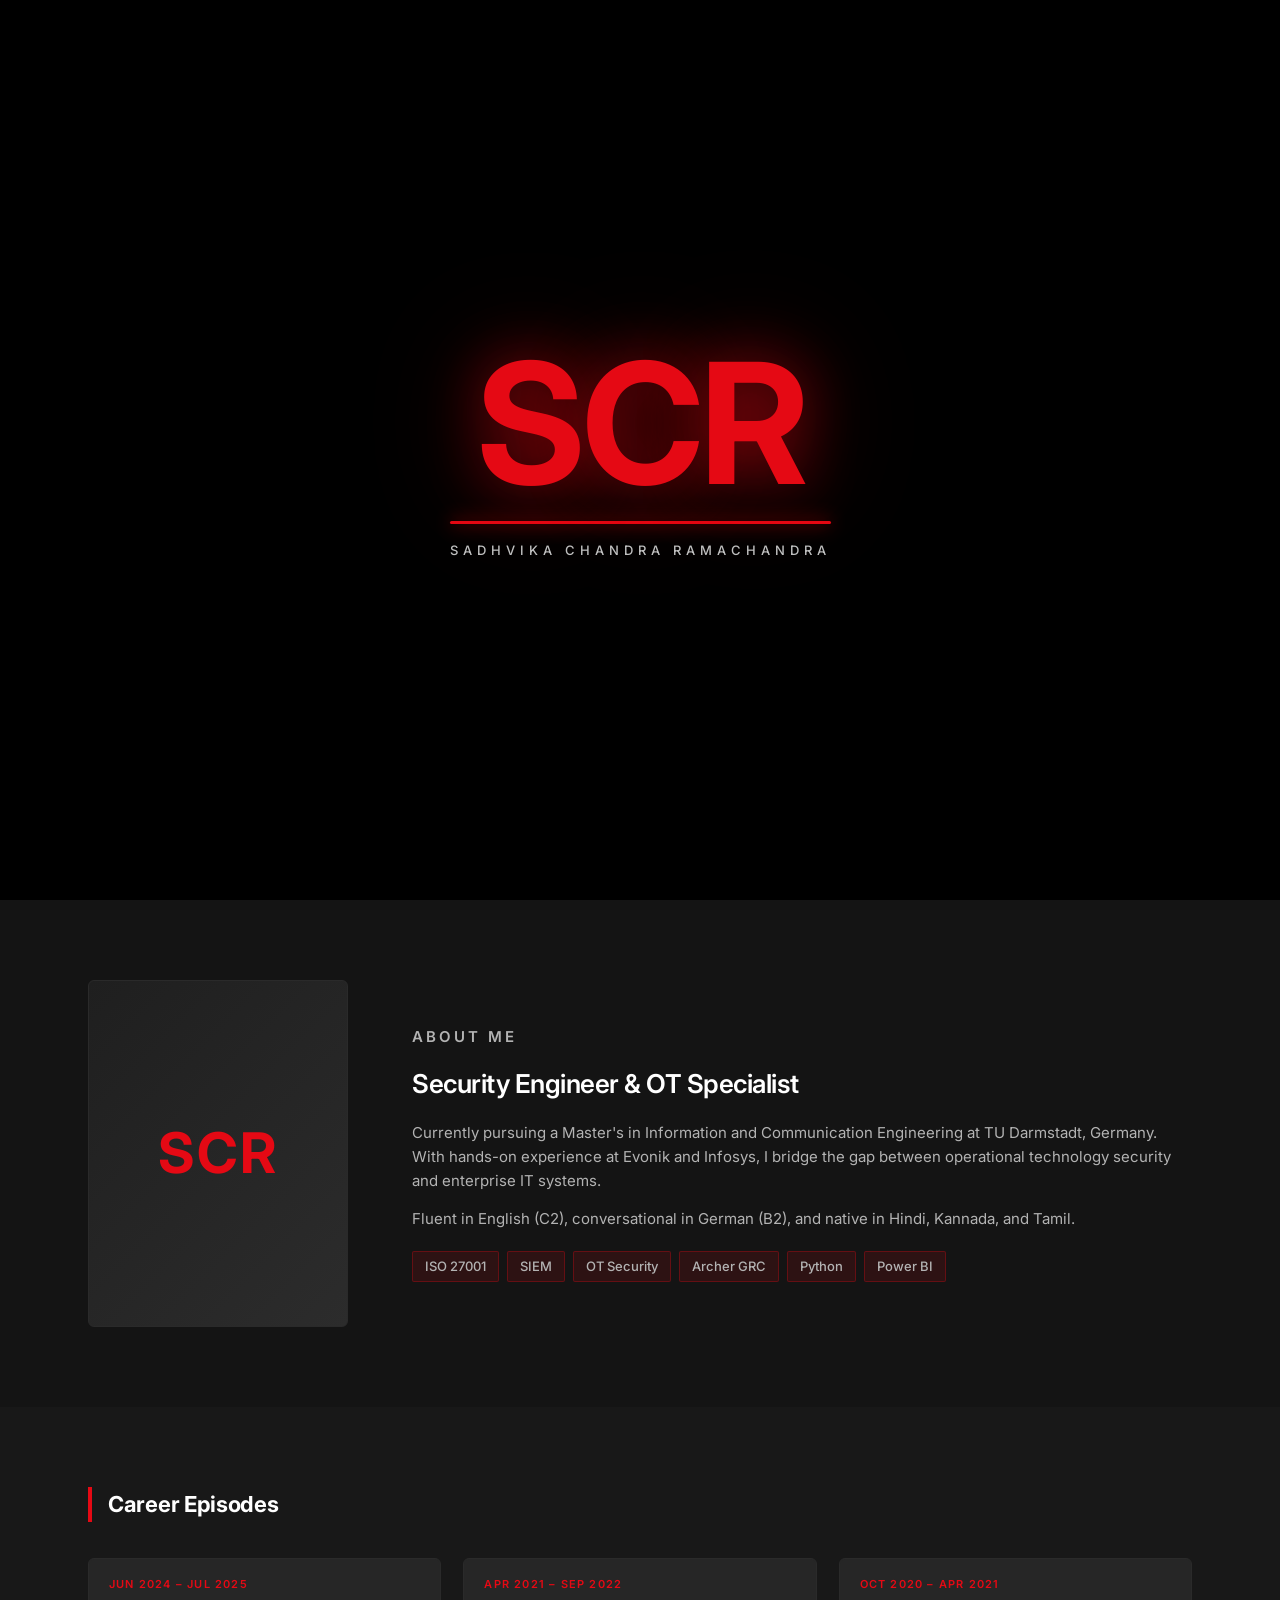
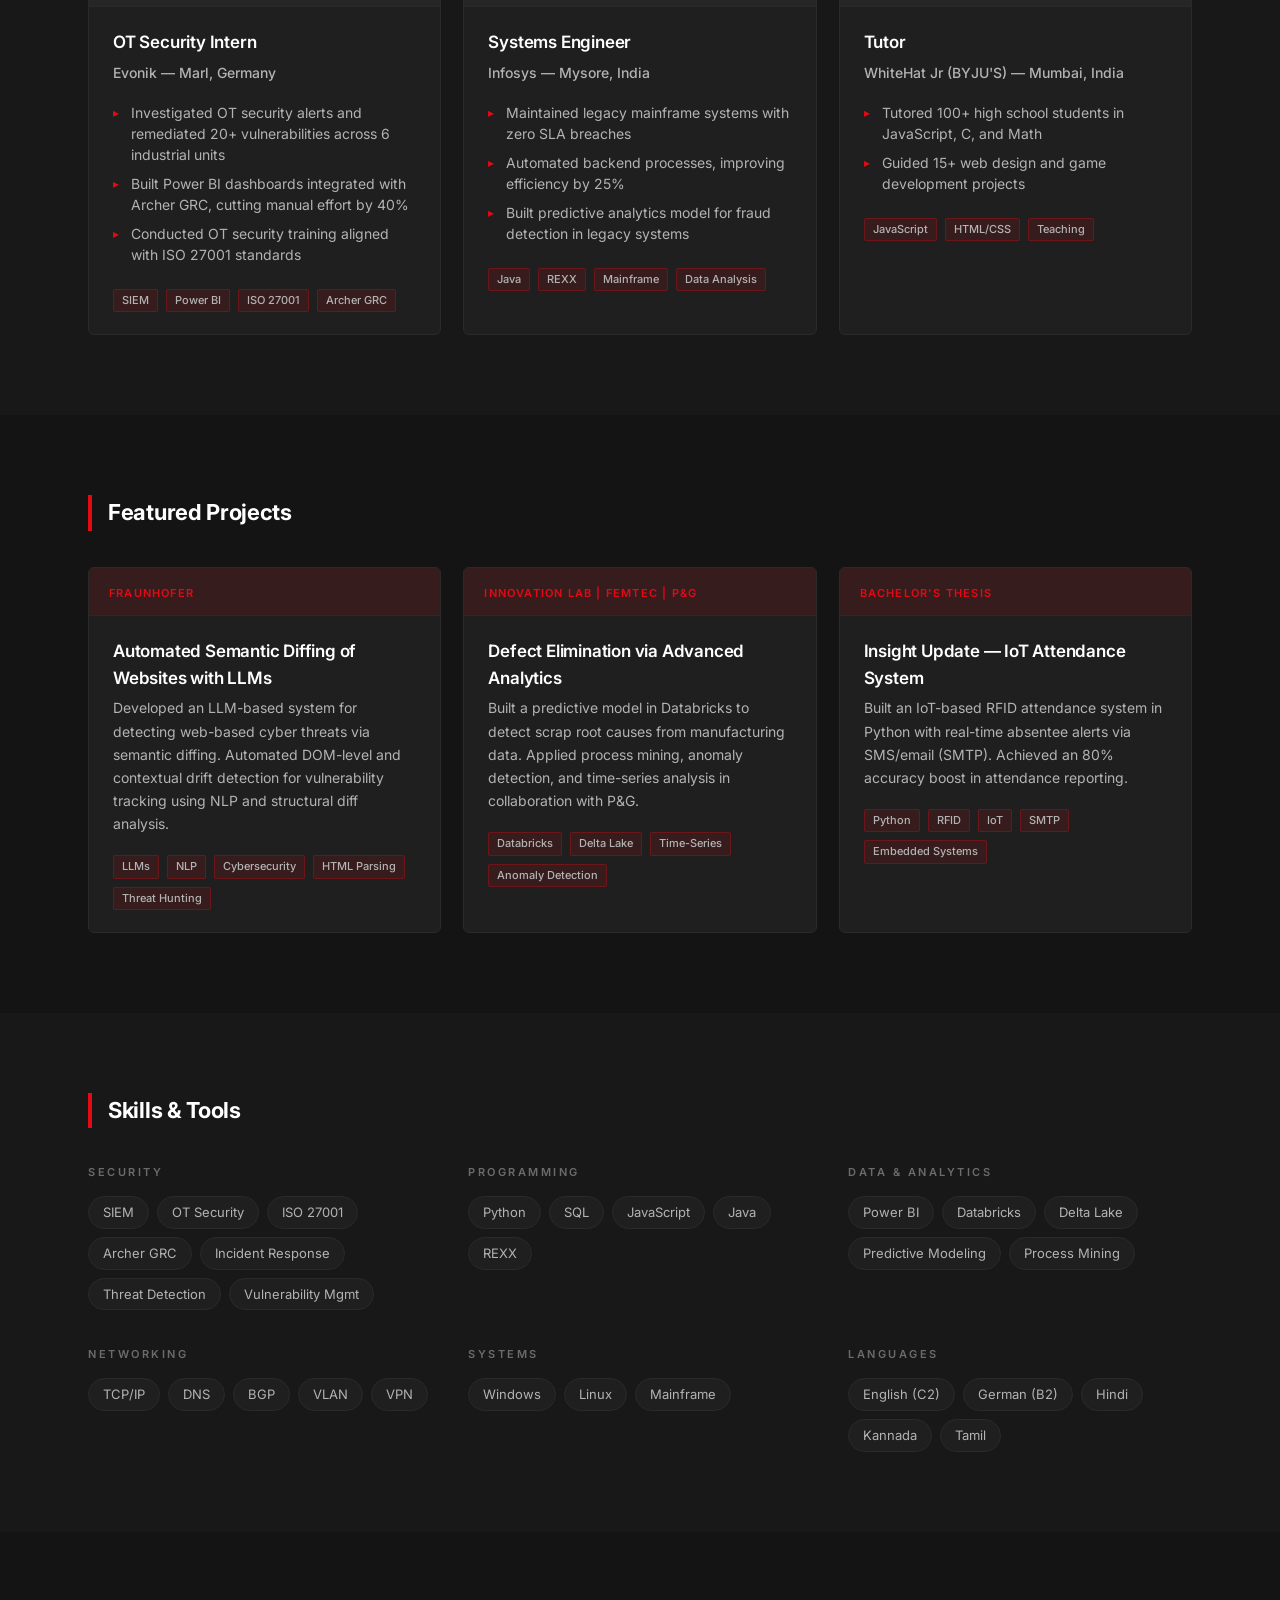
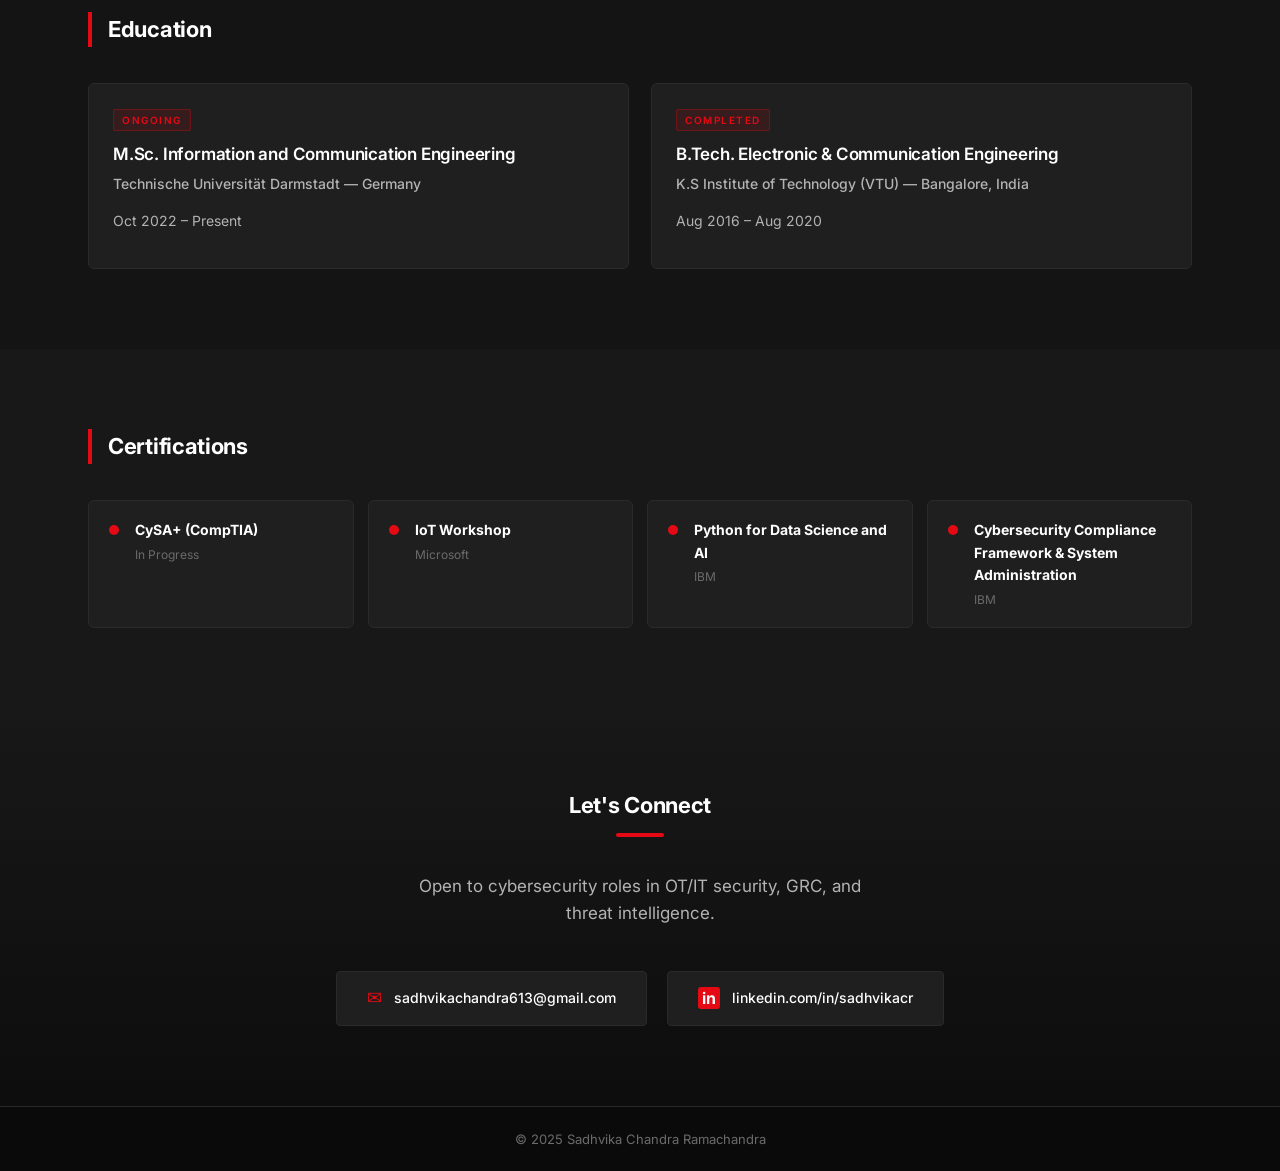
==== index.html @ 1405f927 "Initial portfolio site for Sadhvika Chandra Ramachandra Netflix-themed static site with profile pick" ====
<!DOCTYPE html>
<html lang="en">
<head>
    <meta charset="UTF-8">
    <meta name="viewport" content="width=device-width, initial-scale=1.0">
    <title>Sadhvika CR — OT Security Professional</title>
    <link rel="preconnect" href="https://fonts.googleapis.com">
    <link href="https://fonts.googleapis.com/css2?family=Inter:wght@300;400;500;600;700&display=swap" rel="stylesheet">
    <link rel="stylesheet" href="style.css">
</head>
<body>

    <!-- ===== INTRO OVERLAY (animation → profile picker) ===== -->
    <div class="intro" id="intro" aria-hidden="true">

        <!-- Phase 1: Logo animation -->
        <div id="intro-anim">
            <div class="intro-stripes">
                <div class="stripe"></div>
                <div class="stripe"></div>
                <div class="stripe"></div>
            </div>
            <div class="intro-center">
                <div class="intro-logo">SCR</div>
                <div class="intro-line"></div>
                <div class="intro-sub">SADHVIKA CHANDRA RAMACHANDRA</div>
            </div>
        </div>

        <!-- Phase 2: Profile picker -->
        <div class="profiles-screen" id="profiles-screen">
            <h2 class="profiles-heading">Who's viewing?</h2>
            <div class="profiles-list">

                <button class="profile-card" data-profile="professional">
                    <div class="profile-avatar avatar-pro">
                        <svg viewBox="0 0 24 24" fill="white" width="52" height="52">
                            <path d="M12 1L3 5v6c0 5.55 3.84 10.74 9 12 5.16-1.26 9-6.45 9-12V5L12 1z"/>
                        </svg>
                    </div>
                    <span class="profile-name">Professional</span>
                </button>

                <button class="profile-card" data-profile="personal">
                    <div class="profile-avatar avatar-personal">
                        <svg viewBox="0 0 24 24" fill="white" width="52" height="52">
                            <circle cx="12" cy="8" r="4"/>
                            <path d="M12 14c-5.33 0-8 2.67-8 4v1h16v-1c0-1.33-2.67-4-8-4z"/>
                        </svg>
                    </div>
                    <span class="profile-name">Personal</span>
                </button>

            </div>
        </div>

    </div>

    <!-- ===== NAVBAR ===== -->
    <nav class="navbar" id="navbar">
        <div class="nav-logo">SCR</div>
        <ul class="nav-links">
            <li><a href="#about">About</a></li>
            <li><a href="#experience">Experience</a></li>
            <li><a href="#projects">Projects</a></li>
            <li><a href="#skills">Skills</a></li>
            <li><a href="#contact">Contact</a></li>
        </ul>
        <button class="nav-profile-btn" id="profile-switcher" title="Switch profile">
            <span class="nav-profile-dot"></span>
            <span class="nav-profile-label" id="nav-profile-label"></span>
            <svg viewBox="0 0 24 24" fill="currentColor" width="14" height="14" style="opacity:0.6">
                <path d="M7.41 8.59L12 13.17l4.59-4.58L18 10l-6 6-6-6 1.41-1.41z"/>
            </svg>
        </button>
    </nav>

    <!-- ===== HERO ===== -->
    <section class="hero" id="hero">

        <!-- Background carousel -->
        <div class="hero-carousel-bg" aria-hidden="true">

            <!-- Row 1 — scrolls left -->
            <div class="carousel-track track-left track-slow">
                <div class="c-card cc-red"><span class="cc-cat">Experience</span><span class="cc-title">OT Security Intern</span><span class="cc-sub">Evonik · Marl</span></div>
                <div class="c-card cc-blue"><span class="cc-cat">Research</span><span class="cc-title">Semantic Diffing with LLMs</span><span class="cc-sub">Fraunhofer</span></div>
                <div class="c-card cc-purple"><span class="cc-cat">Framework</span><span class="cc-title">ISO 27001</span><span class="cc-sub">Compliance &amp; Risk</span></div>
                <div class="c-card cc-teal"><span class="cc-cat">Tool</span><span class="cc-title">SIEM Monitoring</span><span class="cc-sub">Threat Detection</span></div>
                <div class="c-card cc-green"><span class="cc-cat">Experience</span><span class="cc-title">Systems Engineer</span><span class="cc-sub">Infosys · Mysore</span></div>
                <div class="c-card cc-orange"><span class="cc-cat">Analytics</span><span class="cc-title">Power BI Dashboards</span><span class="cc-sub">Archer GRC Integration</span></div>
                <div class="c-card cc-red"><span class="cc-cat">Skill</span><span class="cc-title">Vulnerability Mgmt</span><span class="cc-sub">20+ Remediated</span></div>
                <div class="c-card cc-blue"><span class="cc-cat">Education</span><span class="cc-title">M.Sc. ICE</span><span class="cc-sub">TU Darmstadt</span></div>
                <!-- duplicate for seamless loop -->
                <div class="c-card cc-red"><span class="cc-cat">Experience</span><span class="cc-title">OT Security Intern</span><span class="cc-sub">Evonik · Marl</span></div>
                <div class="c-card cc-blue"><span class="cc-cat">Research</span><span class="cc-title">Semantic Diffing with LLMs</span><span class="cc-sub">Fraunhofer</span></div>
                <div class="c-card cc-purple"><span class="cc-cat">Framework</span><span class="cc-title">ISO 27001</span><span class="cc-sub">Compliance &amp; Risk</span></div>
                <div class="c-card cc-teal"><span class="cc-cat">Tool</span><span class="cc-title">SIEM Monitoring</span><span class="cc-sub">Threat Detection</span></div>
                <div class="c-card cc-green"><span class="cc-cat">Experience</span><span class="cc-title">Systems Engineer</span><span class="cc-sub">Infosys · Mysore</span></div>
                <div class="c-card cc-orange"><span class="cc-cat">Analytics</span><span class="cc-title">Power BI Dashboards</span><span class="cc-sub">Archer GRC Integration</span></div>
                <div class="c-card cc-red"><span class="cc-cat">Skill</span><span class="cc-title">Vulnerability Mgmt</span><span class="cc-sub">20+ Remediated</span></div>
                <div class="c-card cc-blue"><span class="cc-cat">Education</span><span class="cc-title">M.Sc. ICE</span><span class="cc-sub">TU Darmstadt</span></div>
            </div>

            <!-- Row 2 — scrolls right -->
            <div class="carousel-track track-right track-mid">
                <div class="c-card cc-purple"><span class="cc-cat">Project</span><span class="cc-title">Defect Elimination</span><span class="cc-sub">P&amp;G · Innovation Lab</span></div>
                <div class="c-card cc-teal"><span class="cc-cat">Language</span><span class="cc-title">Python &amp; SQL</span><span class="cc-sub">Scripting &amp; Analysis</span></div>
                <div class="c-card cc-green"><span class="cc-cat">Certification</span><span class="cc-title">CySA+</span><span class="cc-sub">CompTIA · In Progress</span></div>
                <div class="c-card cc-red"><span class="cc-cat">Project</span><span class="cc-title">IoT Attendance System</span><span class="cc-sub">RFID · Python</span></div>
                <div class="c-card cc-orange"><span class="cc-cat">Platform</span><span class="cc-title">Databricks</span><span class="cc-sub">Delta Lake · Big Data</span></div>
                <div class="c-card cc-blue"><span class="cc-cat">Skill</span><span class="cc-title">Incident Response</span><span class="cc-sub">OT Alert Triage</span></div>
                <div class="c-card cc-purple"><span class="cc-cat">Education</span><span class="cc-title">B.Tech ECE</span><span class="cc-sub">KSIT · VTU Bangalore</span></div>
                <div class="c-card cc-teal"><span class="cc-cat">Certification</span><span class="cc-title">IBM Cybersecurity</span><span class="cc-sub">Compliance &amp; Admin</span></div>
                <!-- duplicate -->
                <div class="c-card cc-purple"><span class="cc-cat">Project</span><span class="cc-title">Defect Elimination</span><span class="cc-sub">P&amp;G · Innovation Lab</span></div>
                <div class="c-card cc-teal"><span class="cc-cat">Language</span><span class="cc-title">Python &amp; SQL</span><span class="cc-sub">Scripting &amp; Analysis</span></div>
                <div class="c-card cc-green"><span class="cc-cat">Certification</span><span class="cc-title">CySA+</span><span class="cc-sub">CompTIA · In Progress</span></div>
                <div class="c-card cc-red"><span class="cc-cat">Project</span><span class="cc-title">IoT Attendance System</span><span class="cc-sub">RFID · Python</span></div>
                <div class="c-card cc-orange"><span class="cc-cat">Platform</span><span class="cc-title">Databricks</span><span class="cc-sub">Delta Lake · Big Data</span></div>
                <div class="c-card cc-blue"><span class="cc-cat">Skill</span><span class="cc-title">Incident Response</span><span class="cc-sub">OT Alert Triage</span></div>
                <div class="c-card cc-purple"><span class="cc-cat">Education</span><span class="cc-title">B.Tech ECE</span><span class="cc-sub">KSIT · VTU Bangalore</span></div>
                <div class="c-card cc-teal"><span class="cc-cat">Certification</span><span class="cc-title">IBM Cybersecurity</span><span class="cc-sub">Compliance &amp; Admin</span></div>
            </div>

            <!-- Row 3 — scrolls left, slowest -->
            <div class="carousel-track track-left track-fast">
                <div class="c-card cc-green"><span class="cc-cat">Networking</span><span class="cc-title">TCP/IP &amp; VPN</span><span class="cc-sub">BGP · VLAN · DNS</span></div>
                <div class="c-card cc-orange"><span class="cc-cat">Tool</span><span class="cc-title">Archer GRC</span><span class="cc-sub">Risk Management</span></div>
                <div class="c-card cc-red"><span class="cc-cat">Teaching</span><span class="cc-title">JavaScript Tutor</span><span class="cc-sub">WhiteHat Jr · 100+ Students</span></div>
                <div class="c-card cc-blue"><span class="cc-cat">Analytics</span><span class="cc-title">Process Mining</span><span class="cc-sub">Anomaly Detection</span></div>
                <div class="c-card cc-purple"><span class="cc-cat">Systems</span><span class="cc-title">Mainframe Automation</span><span class="cc-sub">Zero SLA Breaches</span></div>
                <div class="c-card cc-teal"><span class="cc-cat">Skill</span><span class="cc-title">NLP &amp; LLMs</span><span class="cc-sub">Threat Intelligence</span></div>
                <div class="c-card cc-green"><span class="cc-cat">Languages</span><span class="cc-title">5 Languages</span><span class="cc-sub">EN · DE · HI · KN · TA</span></div>
                <div class="c-card cc-orange"><span class="cc-cat">Certification</span><span class="cc-title">Python for AI</span><span class="cc-sub">IBM · Data Science</span></div>
                <!-- duplicate -->
                <div class="c-card cc-green"><span class="cc-cat">Networking</span><span class="cc-title">TCP/IP &amp; VPN</span><span class="cc-sub">BGP · VLAN · DNS</span></div>
                <div class="c-card cc-orange"><span class="cc-cat">Tool</span><span class="cc-title">Archer GRC</span><span class="cc-sub">Risk Management</span></div>
                <div class="c-card cc-red"><span class="cc-cat">Teaching</span><span class="cc-title">JavaScript Tutor</span><span class="cc-sub">WhiteHat Jr · 100+ Students</span></div>
                <div class="c-card cc-blue"><span class="cc-cat">Analytics</span><span class="cc-title">Process Mining</span><span class="cc-sub">Anomaly Detection</span></div>
                <div class="c-card cc-purple"><span class="cc-cat">Systems</span><span class="cc-title">Mainframe Automation</span><span class="cc-sub">Zero SLA Breaches</span></div>
                <div class="c-card cc-teal"><span class="cc-cat">Skill</span><span class="cc-title">NLP &amp; LLMs</span><span class="cc-sub">Threat Intelligence</span></div>
                <div class="c-card cc-green"><span class="cc-cat">Languages</span><span class="cc-title">5 Languages</span><span class="cc-sub">EN · DE · HI · KN · TA</span></div>
                <div class="c-card cc-orange"><span class="cc-cat">Certification</span><span class="cc-title">Python for AI</span><span class="cc-sub">IBM · Data Science</span></div>
            </div>

        </div>

        <div class="hero-bg" id="hero-bg"></div>
        <div class="hero-content">
            <p class="hero-tag" id="hero-tag">OT Security &nbsp;·&nbsp; Cybersecurity &nbsp;·&nbsp; Data Analytics</p>
            <h1 class="hero-name">SADHVIKA<br>CHANDRA RAMACHANDRA</h1>
            <p class="hero-summary" id="hero-summary">Remediated critical OT vulnerabilities across 6 industrial units. Security-focused IT professional with 3 years of experience in OT security, incident response, and enterprise systems.</p>
            <div class="hero-buttons" id="hero-buttons">
                <a href="#experience" class="btn btn-primary" id="hero-btn-primary">&#9654; Explore Career</a>
                <a href="CV_sadhvika.pdf" download class="btn btn-secondary" id="hero-btn-secondary">&#8659; Download CV</a>
            </div>
        </div>
        <div class="hero-scroll-hint">&#8595;</div>
    </section>

    <!-- ===== ABOUT ===== -->
    <section class="section" id="about">
        <div class="container">
            <div class="about-grid">
                <div class="about-image-wrap">
                    <img src="images/profile.jpg" alt="Sadhvika Chandra Ramachandra" class="about-photo" onerror="this.style.display='none';document.getElementById('photo-placeholder').style.display='flex'">
                    <div class="profile-placeholder" id="photo-placeholder">SCR</div>
                </div>
                <div class="about-text">
                    <p class="section-label">About Me</p>
                    <h3 id="about-heading">Security Engineer &amp; OT Specialist</h3>
                    <p id="about-bio-1">Currently pursuing a Master's in Information and Communication Engineering at TU Darmstadt, Germany. With hands-on experience at Evonik and Infosys, I bridge the gap between operational technology security and enterprise IT systems.</p>
                    <p id="about-bio-2">Fluent in English (C2), conversational in German (B2), and native in Hindi, Kannada, and Tamil.</p>
                    <div class="tag-row">
                        <span class="tag">ISO 27001</span>
                        <span class="tag">SIEM</span>
                        <span class="tag">OT Security</span>
                        <span class="tag">Archer GRC</span>
                        <span class="tag">Python</span>
                        <span class="tag">Power BI</span>
                    </div>
                </div>
            </div>
        </div>
    </section>

    <!-- ===== EXPERIENCE ===== -->
    <section class="section section-alt" id="experience">
        <div class="container">
            <h2 class="row-title">Career Episodes</h2>
            <div class="cards-grid">

                <div class="card fade-in">
                    <div class="card-header">
                        <span class="card-badge">Jun 2024 – Jul 2025</span>
                    </div>
                    <div class="card-body">
                        <h3>OT Security Intern</h3>
                        <p class="card-company">Evonik &mdash; Marl, Germany</p>
                        <ul>
                            <li>Investigated OT security alerts and remediated 20+ vulnerabilities across 6 industrial units</li>
                            <li>Built Power BI dashboards integrated with Archer GRC, cutting manual effort by 40%</li>
                            <li>Conducted OT security training aligned with ISO 27001 standards</li>
                        </ul>
                        <div class="tag-row">
                            <span class="tag tag-sm">SIEM</span>
                            <span class="tag tag-sm">Power BI</span>
                            <span class="tag tag-sm">ISO 27001</span>
                            <span class="tag tag-sm">Archer GRC</span>
                        </div>
                    </div>
                </div>

                <div class="card fade-in">
                    <div class="card-header">
                        <span class="card-badge">Apr 2021 – Sep 2022</span>
                    </div>
                    <div class="card-body">
                        <h3>Systems Engineer</h3>
                        <p class="card-company">Infosys &mdash; Mysore, India</p>
                        <ul>
                            <li>Maintained legacy mainframe systems with zero SLA breaches</li>
                            <li>Automated backend processes, improving efficiency by 25%</li>
                            <li>Built predictive analytics model for fraud detection in legacy systems</li>
                        </ul>
                        <div class="tag-row">
                            <span class="tag tag-sm">Java</span>
                            <span class="tag tag-sm">REXX</span>
                            <span class="tag tag-sm">Mainframe</span>
                            <span class="tag tag-sm">Data Analysis</span>
                        </div>
                    </div>
                </div>

                <div class="card fade-in">
                    <div class="card-header">
                        <span class="card-badge">Oct 2020 – Apr 2021</span>
                    </div>
                    <div class="card-body">
                        <h3>Tutor</h3>
                        <p class="card-company">WhiteHat Jr (BYJU'S) &mdash; Mumbai, India</p>
                        <ul>
                            <li>Tutored 100+ high school students in JavaScript, C, and Math</li>
                            <li>Guided 15+ web design and game development projects</li>
                        </ul>
                        <div class="tag-row">
                            <span class="tag tag-sm">JavaScript</span>
                            <span class="tag tag-sm">HTML/CSS</span>
                            <span class="tag tag-sm">Teaching</span>
                        </div>
                    </div>
                </div>

            </div>
        </div>
    </section>

    <!-- ===== PROJECTS ===== -->
    <section class="section" id="projects">
        <div class="container">
            <h2 class="row-title">Featured Projects</h2>
            <div class="cards-grid">

                <div class="card fade-in">
                    <div class="card-header card-header-accent">
                        <span class="card-badge">Fraunhofer</span>
                    </div>
                    <div class="card-body">
                        <h3>Automated Semantic Diffing of Websites with LLMs</h3>
                        <p>Developed an LLM-based system for detecting web-based cyber threats via semantic diffing. Automated DOM-level and contextual drift detection for vulnerability tracking using NLP and structural diff analysis.</p>
                        <div class="tag-row">
                            <span class="tag tag-sm">LLMs</span>
                            <span class="tag tag-sm">NLP</span>
                            <span class="tag tag-sm">Cybersecurity</span>
                            <span class="tag tag-sm">HTML Parsing</span>
                            <span class="tag tag-sm">Threat Hunting</span>
                        </div>
                    </div>
                </div>

                <div class="card fade-in">
                    <div class="card-header card-header-accent">
                        <span class="card-badge">Innovation Lab | Femtec | P&amp;G</span>
                    </div>
                    <div class="card-body">
                        <h3>Defect Elimination via Advanced Analytics</h3>
                        <p>Built a predictive model in Databricks to detect scrap root causes from manufacturing data. Applied process mining, anomaly detection, and time-series analysis in collaboration with P&amp;G.</p>
                        <div class="tag-row">
                            <span class="tag tag-sm">Databricks</span>
                            <span class="tag tag-sm">Delta Lake</span>
                            <span class="tag tag-sm">Time-Series</span>
                            <span class="tag tag-sm">Anomaly Detection</span>
                        </div>
                    </div>
                </div>

                <div class="card fade-in">
                    <div class="card-header card-header-accent">
                        <span class="card-badge">Bachelor's Thesis</span>
                    </div>
                    <div class="card-body">
                        <h3>Insight Update &mdash; IoT Attendance System</h3>
                        <p>Built an IoT-based RFID attendance system in Python with real-time absentee alerts via SMS/email (SMTP). Achieved an 80% accuracy boost in attendance reporting.</p>
                        <div class="tag-row">
                            <span class="tag tag-sm">Python</span>
                            <span class="tag tag-sm">RFID</span>
                            <span class="tag tag-sm">IoT</span>
                            <span class="tag tag-sm">SMTP</span>
                            <span class="tag tag-sm">Embedded Systems</span>
                        </div>
                    </div>
                </div>

            </div>
        </div>
    </section>

    <!-- ===== SKILLS ===== -->
    <section class="section section-alt" id="skills">
        <div class="container">
            <h2 class="row-title">Skills &amp; Tools</h2>
            <div class="skills-grid">

                <div class="skill-category fade-in">
                    <h4 class="skill-cat-title">Security</h4>
                    <div class="pill-wrap">
                        <span class="pill">SIEM</span>
                        <span class="pill">OT Security</span>
                        <span class="pill">ISO 27001</span>
                        <span class="pill">Archer GRC</span>
                        <span class="pill">Incident Response</span>
                        <span class="pill">Threat Detection</span>
                        <span class="pill">Vulnerability Mgmt</span>
                    </div>
                </div>

                <div class="skill-category fade-in">
                    <h4 class="skill-cat-title">Programming</h4>
                    <div class="pill-wrap">
                        <span class="pill">Python</span>
                        <span class="pill">SQL</span>
                        <span class="pill">JavaScript</span>
                        <span class="pill">Java</span>
                        <span class="pill">REXX</span>
                    </div>
                </div>

                <div class="skill-category fade-in">
                    <h4 class="skill-cat-title">Data &amp; Analytics</h4>
                    <div class="pill-wrap">
                        <span class="pill">Power BI</span>
                        <span class="pill">Databricks</span>
                        <span class="pill">Delta Lake</span>
                        <span class="pill">Predictive Modeling</span>
                        <span class="pill">Process Mining</span>
                    </div>
                </div>

                <div class="skill-category fade-in">
                    <h4 class="skill-cat-title">Networking</h4>
                    <div class="pill-wrap">
                        <span class="pill">TCP/IP</span>
                        <span class="pill">DNS</span>
                        <span class="pill">BGP</span>
                        <span class="pill">VLAN</span>
                        <span class="pill">VPN</span>
                    </div>
                </div>

                <div class="skill-category fade-in">
                    <h4 class="skill-cat-title">Systems</h4>
                    <div class="pill-wrap">
                        <span class="pill">Windows</span>
                        <span class="pill">Linux</span>
                        <span class="pill">Mainframe</span>
                    </div>
                </div>

                <div class="skill-category fade-in" id="skill-languages">
                    <h4 class="skill-cat-title">Languages</h4>
                    <div class="pill-wrap">
                        <span class="pill">English (C2)</span>
                        <span class="pill">German (B2)</span>
                        <span class="pill">Hindi</span>
                        <span class="pill">Kannada</span>
                        <span class="pill">Tamil</span>
                    </div>
                </div>

            </div>
        </div>
    </section>

    <!-- ===== EDUCATION ===== -->
    <section class="section" id="education">
        <div class="container">
            <h2 class="row-title">Education</h2>
            <div class="cards-grid cards-grid-2">

                <div class="card fade-in">
                    <div class="card-body">
                        <span class="badge-inline">Ongoing</span>
                        <h3>M.Sc. Information and Communication Engineering</h3>
                        <p class="card-company">Technische Universität Darmstadt &mdash; Germany</p>
                        <p class="card-date">Oct 2022 – Present</p>
                    </div>
                </div>

                <div class="card fade-in">
                    <div class="card-body">
                        <span class="badge-inline">Completed</span>
                        <h3>B.Tech. Electronic &amp; Communication Engineering</h3>
                        <p class="card-company">K.S Institute of Technology (VTU) &mdash; Bangalore, India</p>
                        <p class="card-date">Aug 2016 – Aug 2020</p>
                    </div>
                </div>

            </div>
        </div>
    </section>

    <!-- ===== CERTIFICATIONS ===== -->
    <section class="section section-alt" id="certifications">
        <div class="container">
            <h2 class="row-title">Certifications</h2>
            <div class="cert-grid">

                <div class="cert-item fade-in">
                    <div class="cert-dot"></div>
                    <div>
                        <strong>CySA+ (CompTIA)</strong>
                        <p>In Progress</p>
                    </div>
                </div>

                <div class="cert-item fade-in">
                    <div class="cert-dot"></div>
                    <div>
                        <strong>IoT Workshop</strong>
                        <p>Microsoft</p>
                    </div>
                </div>

                <div class="cert-item fade-in">
                    <div class="cert-dot"></div>
                    <div>
                        <strong>Python for Data Science and AI</strong>
                        <p>IBM</p>
                    </div>
                </div>

                <div class="cert-item fade-in">
                    <div class="cert-dot"></div>
                    <div>
                        <strong>Cybersecurity Compliance Framework &amp; System Administration</strong>
                        <p>IBM</p>
                    </div>
                </div>

            </div>
        </div>
    </section>

    <!-- ===== CONTACT ===== -->
    <section class="section section-contact" id="contact">
        <div class="container">
            <h2 class="row-title row-title-center">Let's Connect</h2>
            <p class="contact-sub" id="contact-sub">Open to cybersecurity roles in OT/IT security, GRC, and threat intelligence.</p>
            <div class="contact-links">
                <a href="mailto:sadhvikachandra613@gmail.com" class="contact-link">
                    <span class="contact-icon">&#9993;</span>
                    sadhvikachandra613@gmail.com
                </a>
                <a href="https://linkedin.com/in/sadhvikacr" target="_blank" rel="noopener" class="contact-link">
                    <span class="contact-icon contact-icon-in">in</span>
                    linkedin.com/in/sadhvikacr
                </a>
            </div>
        </div>
    </section>

    <footer class="footer">
        <p>&copy; 2025 Sadhvika Chandra Ramachandra</p>
    </footer>

    <script src="script.js"></script>
</body>
</html>
---- style.css ----
/* ===== INTRO SPLASH ===== */
.intro {
    position: fixed;
    inset: 0;
    z-index: 9999;
    background: #000;
    display: flex;
    align-items: center;
    justify-content: center;
    overflow: hidden;
    pointer-events: all;
}
.intro.hidden {
    opacity: 0;
    pointer-events: none;
    transition: opacity 0.9s ease;
}

/* Three vertical stripes */
.intro-stripes {
    position: absolute;
    inset: 0;
    display: flex;
    align-items: stretch;
    justify-content: center;
    gap: 10px;
}
.stripe {
    width: 76px;
    background: #e50914;
    transform: scaleY(0);
    transform-origin: top center;
    animation: stripeDown 0.45s cubic-bezier(0.22, 1, 0.36, 1) forwards;
    box-shadow: 0 0 40px rgba(229, 9, 20, 0.4);
}
.stripe:nth-child(1) { animation-delay: 0.1s; }
.stripe:nth-child(2) { animation-delay: 0.22s; }
.stripe:nth-child(3) { animation-delay: 0.34s; }

@keyframes stripeDown {
    to { transform: scaleY(1); }
}
.stripe.dissolve {
    transition: opacity 0.4s ease, transform 0.4s ease;
    opacity: 0;
    transform: scaleX(0);
}

/* Center logo */
.intro-center {
    position: relative;
    z-index: 1;
    text-align: center;
    opacity: 0;
    animation: logoReveal 0.55s 0.95s cubic-bezier(0.22, 1, 0.36, 1) forwards;
}
@keyframes logoReveal {
    from { opacity: 0; transform: scale(0.88); }
    to   { opacity: 1; transform: scale(1); }
}

.intro-logo {
    font-size: clamp(90px, 18vw, 168px);
    font-weight: 700;
    color: #e50914;
    letter-spacing: -4px;
    line-height: 1;
    text-shadow:
        0 0 60px rgba(229, 9, 20, 0.6),
        0 0 120px rgba(229, 9, 20, 0.3);
}
.intro-line {
    height: 3px;
    background: #e50914;
    width: 0;
    margin: 14px auto 16px;
    border-radius: 2px;
    box-shadow: 0 0 18px rgba(229, 9, 20, 0.9);
    animation: lineExpand 0.5s 1.4s ease forwards;
}
@keyframes lineExpand {
    to { width: 100%; }
}
.intro-sub {
    font-size: clamp(9px, 1.4vw, 13px);
    letter-spacing: 5px;
    color: #fff;
    opacity: 0;
    text-transform: uppercase;
    font-weight: 500;
    animation: subFade 0.55s 1.8s ease forwards;
}
@keyframes subFade {
    to { opacity: 0.75; }
}

/* ===== PROFILE PICKER ===== */
.profiles-screen {
    position: absolute;
    inset: 0;
    display: flex;
    flex-direction: column;
    align-items: center;
    justify-content: center;
    gap: 48px;
    opacity: 0;
    pointer-events: none;
    transition: opacity 0.5s ease;
}
.intro.show-profiles .profiles-screen {
    opacity: 1;
    pointer-events: all;
}

.profiles-heading {
    font-size: clamp(20px, 3.5vw, 34px);
    font-weight: 400;
    color: #fff;
    letter-spacing: 0.5px;
}

.profiles-list {
    display: flex;
    gap: 36px;
    flex-wrap: wrap;
    justify-content: center;
}

.profile-card {
    display: flex;
    flex-direction: column;
    align-items: center;
    gap: 14px;
    background: none;
    border: none;
    cursor: pointer;
    padding: 8px;
    border-radius: 6px;
    transition: transform 0.2s ease;
}
.profile-card:hover { transform: scale(1.08); }
.profile-card:hover .profile-name { color: #fff; }
.profile-card:hover .profile-avatar { border-color: #fff; }

.profile-avatar {
    width: 120px;
    height: 120px;
    border-radius: 6px;
    border: 3px solid transparent;
    display: flex;
    align-items: center;
    justify-content: center;
    transition: border-color 0.2s;
}
.avatar-pro      { background: linear-gradient(135deg, #1a1a4a, #2d1b6e); }
.avatar-personal { background: linear-gradient(135deg, #1a3a3a, #0d4a4a); }

.profile-name {
    font-size: 15px;
    color: #b3b3b3;
    font-weight: 500;
    letter-spacing: 0.5px;
    transition: color 0.2s;
}

.repick-cancel {
    background: none;
    border: 1px solid rgba(255,255,255,0.2);
    color: #b3b3b3;
    padding: 8px 24px;
    border-radius: 4px;
    font-size: 14px;
    cursor: pointer;
    transition: border-color 0.2s, color 0.2s;
}
.repick-cancel:hover { border-color: #fff; color: #fff; }

/* ===== NAV PROFILE SWITCHER ===== */
.nav-profile-btn {
    display: none;
    align-items: center;
    gap: 7px;
    background: rgba(255,255,255,0.08);
    border: 1px solid rgba(255,255,255,0.15);
    border-radius: 20px;
    padding: 5px 12px 5px 8px;
    color: #b3b3b3;
    font-size: 13px;
    font-weight: 500;
    cursor: pointer;
    transition: background 0.2s, color 0.2s;
    white-space: nowrap;
}
.nav-profile-btn:hover { background: rgba(255,255,255,0.14); color: #fff; }
.nav-profile-btn.visible { display: flex; }

.nav-profile-dot {
    width: 8px;
    height: 8px;
    border-radius: 50%;
    background: var(--red);
    flex-shrink: 0;
}

/* ===== PROFILE-SPECIFIC OVERRIDES ===== */

/* Personal: highlight the languages skill block */
body.profile-personal #skill-languages {
    background: var(--red-dim);
    border: 1px solid var(--red-bdr);
    border-radius: 8px;
    padding: 18px;
}

/* Personal: teal colour wash over the carousel (no solid background — keeps cards visible) */
body.profile-personal .hero-bg {
    background:
        linear-gradient(to right,  rgba(0,0,0,0.93) 40%, rgba(0,0,0,0.55) 65%, rgba(0,0,0,0.25) 100%),
        linear-gradient(to top,    rgba(0,0,0,0.95) 0%,  transparent 45%),
        linear-gradient(rgba(0, 40, 42, 0.35), rgba(0, 40, 42, 0.35));
}

/* ===== VARIABLES ===== */
:root {
    --bg:       #141414;
    --bg-alt:   #181818;
    --bg-card:  #1f1f1f;
    --red:      #e50914;
    --red-dim:  rgba(229, 9, 20, 0.12);
    --red-bdr:  rgba(229, 9, 20, 0.3);
    --white:    #ffffff;
    --gray:     #b3b3b3;
    --gray-dk:  #6b6b6b;
    --border:   #2a2a2a;
    --shadow:   0 16px 48px rgba(0,0,0,0.6);
}

/* ===== RESET ===== */
*, *::before, *::after { margin: 0; padding: 0; box-sizing: border-box; }
html { scroll-behavior: smooth; font-size: 16px; }
body {
    background: var(--bg);
    color: var(--white);
    font-family: 'Inter', -apple-system, BlinkMacSystemFont, 'Segoe UI', sans-serif;
    line-height: 1.6;
    -webkit-font-smoothing: antialiased;
}
img { display: block; max-width: 100%; }
a  { color: inherit; }
ul { list-style: none; }

/* ===== NAVBAR ===== */
.navbar {
    position: fixed;
    top: 0; left: 0; right: 0;
    z-index: 100;
    display: flex;
    align-items: center;
    justify-content: space-between;
    padding: 20px 48px;
    background: linear-gradient(to bottom, rgba(0,0,0,0.85) 0%, transparent 100%);
    transition: background 0.4s, padding 0.3s;
}
.navbar.scrolled {
    background: rgba(16, 16, 16, 0.96);
    backdrop-filter: blur(6px);
    padding: 14px 48px;
    border-bottom: 1px solid var(--border);
}

.nav-logo {
    font-size: 26px;
    font-weight: 700;
    color: var(--red);
    letter-spacing: 3px;
    text-decoration: none;
    user-select: none;
}
.nav-links {
    display: flex;
    gap: 32px;
}
.nav-links a {
    color: var(--gray);
    text-decoration: none;
    font-size: 14px;
    font-weight: 500;
    transition: color 0.2s;
    letter-spacing: 0.3px;
}
.nav-links a:hover { color: var(--white); }

/* ===== HERO ===== */
.hero {
    position: relative;
    height: 100vh;
    min-height: 640px;
    display: flex;
    align-items: center;
    overflow: hidden;
    background: #080808;
}

/* --- Background carousel --- */
.hero-carousel-bg {
    position: absolute;
    inset: 0;
    z-index: 0;
    display: flex;
    flex-direction: column;
    justify-content: center;
    gap: 14px;
    padding: 24px 0;
    pointer-events: none;
    /* fade top & bottom edges */
    -webkit-mask-image: linear-gradient(to bottom, transparent 0%, black 18%, black 82%, transparent 100%);
    mask-image:         linear-gradient(to bottom, transparent 0%, black 18%, black 82%, transparent 100%);
}

.carousel-track {
    display: flex;
    gap: 14px;
    width: max-content;
    will-change: transform;
}
.track-left  { animation: cScrollL linear infinite; }
.track-right { animation: cScrollR linear infinite; }
.track-slow  { animation-duration: 55s; }
.track-mid   { animation-duration: 42s; }
.track-fast  { animation-duration: 68s; }

@keyframes cScrollL {
    from { transform: translateX(0); }
    to   { transform: translateX(-50%); }
}
@keyframes cScrollR {
    from { transform: translateX(-50%); }
    to   { transform: translateX(0); }
}

/* Individual cards */
.c-card {
    width: 210px;
    height: 118px;
    border-radius: 5px;
    padding: 12px 14px;
    display: flex;
    flex-direction: column;
    justify-content: flex-end;
    gap: 2px;
    flex-shrink: 0;
    opacity: 0.55;
    border: 1px solid rgba(255,255,255,0.06);
}
.cc-cat {
    font-size: 9px;
    letter-spacing: 2px;
    text-transform: uppercase;
    color: rgba(255,255,255,0.5);
    font-weight: 500;
}
.cc-title {
    font-size: 13px;
    font-weight: 700;
    color: #fff;
    line-height: 1.25;
}
.cc-sub {
    font-size: 11px;
    color: rgba(255,255,255,0.45);
}

/* Card colour themes */
.cc-red    { background: linear-gradient(135deg, #2a0505 0%, #500d0d 100%); }
.cc-blue   { background: linear-gradient(135deg, #051a2d 0%, #0b3358 100%); }
.cc-purple { background: linear-gradient(135deg, #160526 0%, #2e0d50 100%); }
.cc-teal   { background: linear-gradient(135deg, #042d2a 0%, #0b5450 100%); }
.cc-green  { background: linear-gradient(135deg, #062910 0%, #0d4e20 100%); }
.cc-orange { background: linear-gradient(135deg, #2a1205 0%, #50260d 100%); }

/* --- Hero gradient overlay (sits above carousel) --- */
.hero-bg {
    position: absolute;
    inset: 0;
    z-index: 1;
    background:
        linear-gradient(to right,  rgba(0,0,0,0.93) 40%, rgba(0,0,0,0.55) 65%, rgba(0,0,0,0.25) 100%),
        linear-gradient(to top,    rgba(0,0,0,0.95) 0%,  transparent 45%);
}
/* Subtle cyber grid overlay */
.hero-bg::after {
    content: '';
    position: absolute;
    inset: 0;
    background-image:
        linear-gradient(rgba(229,9,20,0.035) 1px, transparent 1px),
        linear-gradient(90deg, rgba(229,9,20,0.035) 1px, transparent 1px);
    background-size: 48px 48px;
}

.hero-content {
    position: relative;
    z-index: 2;
    max-width: 680px;
    padding: 0 48px;
    padding-top: 80px;
}
.hero-tag {
    font-size: 12px;
    font-weight: 600;
    color: var(--red);
    letter-spacing: 3px;
    text-transform: uppercase;
    margin-bottom: 18px;
}
.hero-name {
    font-size: clamp(36px, 5.5vw, 68px);
    font-weight: 700;
    line-height: 1.05;
    letter-spacing: -1.5px;
    margin-bottom: 22px;
}
.hero-summary {
    font-size: 17px;
    color: var(--gray);
    max-width: 500px;
    line-height: 1.75;
    margin-bottom: 36px;
}
.hero-buttons {
    display: flex;
    gap: 14px;
    flex-wrap: wrap;
}
.btn {
    display: inline-block;
    padding: 12px 28px;
    border-radius: 4px;
    font-size: 15px;
    font-weight: 600;
    text-decoration: none;
    transition: transform 0.2s, background 0.2s, opacity 0.2s;
    letter-spacing: 0.2px;
}
.btn-primary {
    background: var(--red);
    color: var(--white);
}
.btn-primary:hover { background: #f40612; transform: scale(1.03); }
.btn-secondary {
    background: rgba(109,109,110,0.65);
    color: var(--white);
    backdrop-filter: blur(4px);
}
.btn-secondary:hover { background: rgba(109,109,110,0.88); }

.hero-scroll-hint {
    position: absolute;
    bottom: 36px;
    left: 50%;
    z-index: 2;
    transform: translateX(-50%);
    color: var(--gray-dk);
    font-size: 22px;
    animation: bounce 2.2s ease-in-out infinite;
}
@keyframes bounce {
    0%,100% { transform: translateX(-50%) translateY(0); }
    50%      { transform: translateX(-50%) translateY(9px); }
}

/* ===== LAYOUT ===== */
.section     { padding: 80px 0; }
.section-alt { background: var(--bg-alt); }
.container   { max-width: 1200px; margin: 0 auto; padding: 0 48px; }

.row-title {
    font-size: 22px;
    font-weight: 700;
    margin-bottom: 36px;
    padding-left: 16px;
    border-left: 4px solid var(--red);
    letter-spacing: -0.3px;
}
.row-title-center {
    text-align: center;
    border-left: none;
    padding-left: 0;
    position: relative;
}
.row-title-center::after {
    content: '';
    display: block;
    width: 48px;
    height: 4px;
    background: var(--red);
    margin: 10px auto 0;
    border-radius: 2px;
}

.section-label {
    font-size: 11px;
    font-weight: 600;
    color: var(--red);
    letter-spacing: 3px;
    text-transform: uppercase;
    margin-bottom: 10px;
}

/* ===== ABOUT ===== */
.about-grid {
    display: grid;
    grid-template-columns: 260px 1fr;
    gap: 64px;
    align-items: center;
}
.about-image-wrap { position: relative; }
.about-photo {
    width: 100%;
    aspect-ratio: 3/4;
    object-fit: cover;
    border-radius: 6px;
    border: 1px solid var(--border);
}
.profile-placeholder {
    display: none;
    width: 100%;
    aspect-ratio: 3/4;
    background: linear-gradient(135deg, #1f1f1f 0%, #2c2c2c 100%);
    border-radius: 6px;
    border: 1px solid var(--border);
    align-items: center;
    justify-content: center;
    font-size: 56px;
    font-weight: 700;
    color: var(--red);
    letter-spacing: 2px;
}
.about-text h3 {
    font-size: 26px;
    font-weight: 600;
    margin-bottom: 16px;
    letter-spacing: -0.5px;
}
.about-text p {
    color: var(--gray);
    font-size: 15px;
    margin-bottom: 14px;
}
.tag-row {
    display: flex;
    gap: 8px;
    flex-wrap: wrap;
    margin-top: 20px;
}

/* ===== TAGS ===== */
.tag {
    display: inline-block;
    padding: 4px 12px;
    background: var(--red-dim);
    border: 1px solid var(--red-bdr);
    border-radius: 2px;
    font-size: 13px;
    color: var(--gray);
    font-weight: 500;
}
.tag-sm { padding: 2px 8px; font-size: 11px; }

/* ===== CARDS ===== */
.cards-grid {
    display: grid;
    grid-template-columns: repeat(auto-fit, minmax(300px, 1fr));
    gap: 22px;
}
.cards-grid-2 {
    grid-template-columns: repeat(auto-fit, minmax(380px, 1fr));
}

.card {
    background: var(--bg-card);
    border-radius: 6px;
    border: 1px solid var(--border);
    overflow: hidden;
    transition: transform 0.3s ease, box-shadow 0.3s ease, border-color 0.3s ease;
}
.card:hover {
    transform: translateY(-5px) scale(1.01);
    box-shadow: var(--shadow);
    border-color: var(--red-bdr);
}
.card-header {
    padding: 11px 20px;
    background: rgba(255,255,255,0.03);
    border-bottom: 1px solid var(--border);
}
.card-header-accent { background: var(--red-dim); }
.card-badge {
    font-size: 11px;
    font-weight: 600;
    color: var(--red);
    letter-spacing: 1.2px;
    text-transform: uppercase;
}
.card-body { padding: 22px 24px; }
.card-body h3 {
    font-size: 17px;
    font-weight: 600;
    margin-bottom: 4px;
    letter-spacing: -0.2px;
}
.card-company {
    font-size: 13px;
    color: var(--red);
    font-weight: 500;
    margin-bottom: 14px;
}
.card-date {
    font-size: 13px;
    color: var(--gray-dk);
    margin-top: 8px;
}
.card-body p {
    font-size: 14px;
    color: var(--gray);
    line-height: 1.65;
    margin-bottom: 14px;
}
.card-body ul { margin-bottom: 14px; }
.card-body ul li {
    font-size: 14px;
    color: var(--gray);
    padding: 4px 0 4px 18px;
    position: relative;
    line-height: 1.5;
}
.card-body ul li::before {
    content: '▸';
    position: absolute;
    left: 0;
    color: var(--red);
    font-size: 12px;
    top: 6px;
}

.badge-inline {
    display: inline-block;
    font-size: 10px;
    font-weight: 600;
    color: var(--red);
    letter-spacing: 1.5px;
    text-transform: uppercase;
    padding: 2px 8px;
    background: var(--red-dim);
    border: 1px solid var(--red-bdr);
    border-radius: 2px;
    margin-bottom: 10px;
}

/* ===== SKILLS ===== */
.skills-grid {
    display: grid;
    grid-template-columns: repeat(auto-fit, minmax(260px, 1fr));
    gap: 36px;
}
.skill-cat-title {
    font-size: 11px;
    font-weight: 600;
    color: var(--gray-dk);
    letter-spacing: 2.5px;
    text-transform: uppercase;
    margin-bottom: 14px;
}
.pill-wrap { display: flex; flex-wrap: wrap; gap: 8px; }
.pill {
    padding: 5px 14px;
    background: var(--bg-card);
    border: 1px solid var(--border);
    border-radius: 20px;
    font-size: 13px;
    color: var(--gray);
    transition: border-color 0.2s, color 0.2s;
    cursor: default;
}
.pill:hover { border-color: var(--red); color: var(--white); }

/* ===== CERTIFICATIONS ===== */
.cert-grid {
    display: grid;
    grid-template-columns: repeat(auto-fit, minmax(260px, 1fr));
    gap: 14px;
}
.cert-item {
    display: flex;
    align-items: flex-start;
    gap: 16px;
    background: var(--bg-card);
    border: 1px solid var(--border);
    border-radius: 6px;
    padding: 18px 20px;
    transition: border-color 0.25s;
}
.cert-item:hover { border-color: var(--red-bdr); }
.cert-dot {
    width: 10px;
    height: 10px;
    min-width: 10px;
    background: var(--red);
    border-radius: 50%;
    margin-top: 6px;
}
.cert-item strong { font-size: 14px; display: block; margin-bottom: 3px; }
.cert-item p { font-size: 12px; color: var(--gray-dk); }

/* ===== CONTACT ===== */
.section-contact {
    background: linear-gradient(to bottom, var(--bg-alt) 0%, #0d0d0d 100%);
    text-align: center;
}
.contact-sub {
    color: var(--gray);
    font-size: 17px;
    margin-bottom: 44px;
    max-width: 480px;
    margin-left: auto;
    margin-right: auto;
}
.contact-links {
    display: flex;
    gap: 20px;
    justify-content: center;
    flex-wrap: wrap;
}
.contact-link {
    display: flex;
    align-items: center;
    gap: 12px;
    padding: 15px 30px;
    background: var(--bg-card);
    border: 1px solid var(--border);
    border-radius: 4px;
    color: var(--white);
    text-decoration: none;
    font-size: 14px;
    font-weight: 500;
    transition: border-color 0.2s, background 0.2s;
}
.contact-link:hover {
    border-color: var(--red);
    background: var(--red-dim);
}
.contact-icon {
    font-size: 18px;
    color: var(--red);
    line-height: 1;
}
.contact-icon-in {
    font-style: normal;
    font-weight: 700;
    font-size: 16px;
    background: var(--red);
    color: var(--white);
    width: 22px;
    height: 22px;
    display: flex;
    align-items: center;
    justify-content: center;
    border-radius: 3px;
}

/* ===== FOOTER ===== */
.footer {
    background: #0a0a0a;
    padding: 22px 48px;
    text-align: center;
    color: var(--gray-dk);
    font-size: 13px;
    border-top: 1px solid var(--border);
}

/* ===== FADE-IN ANIMATION ===== */
.fade-in {
    opacity: 0;
    transform: translateY(22px);
    transition: opacity 0.55s ease, transform 0.55s ease;
}
.fade-in.visible {
    opacity: 1;
    transform: translateY(0);
}

/* ===== RESPONSIVE ===== */
@media (max-width: 900px) {
    .about-grid {
        grid-template-columns: 1fr;
        gap: 36px;
    }
    .about-image-wrap {
        max-width: 220px;
        margin: 0 auto;
    }
}

@media (max-width: 768px) {
    .navbar  { padding: 16px 24px; }
    .navbar.scrolled { padding: 12px 24px; }
    .nav-links { gap: 18px; }
    .nav-links li:nth-child(n+4) { display: none; }

    .hero-content { padding: 0 24px; padding-top: 80px; }
    .container    { padding: 0 24px; }
    .section      { padding: 60px 0; }

    .cards-grid-2 { grid-template-columns: 1fr; }

    .contact-links { flex-direction: column; align-items: center; }
    .contact-link  { width: 100%; max-width: 380px; justify-content: center; }
}

@media (max-width: 480px) {
    .hero-name { letter-spacing: -0.5px; }
    .nav-links li:nth-child(n+3) { display: none; }
}
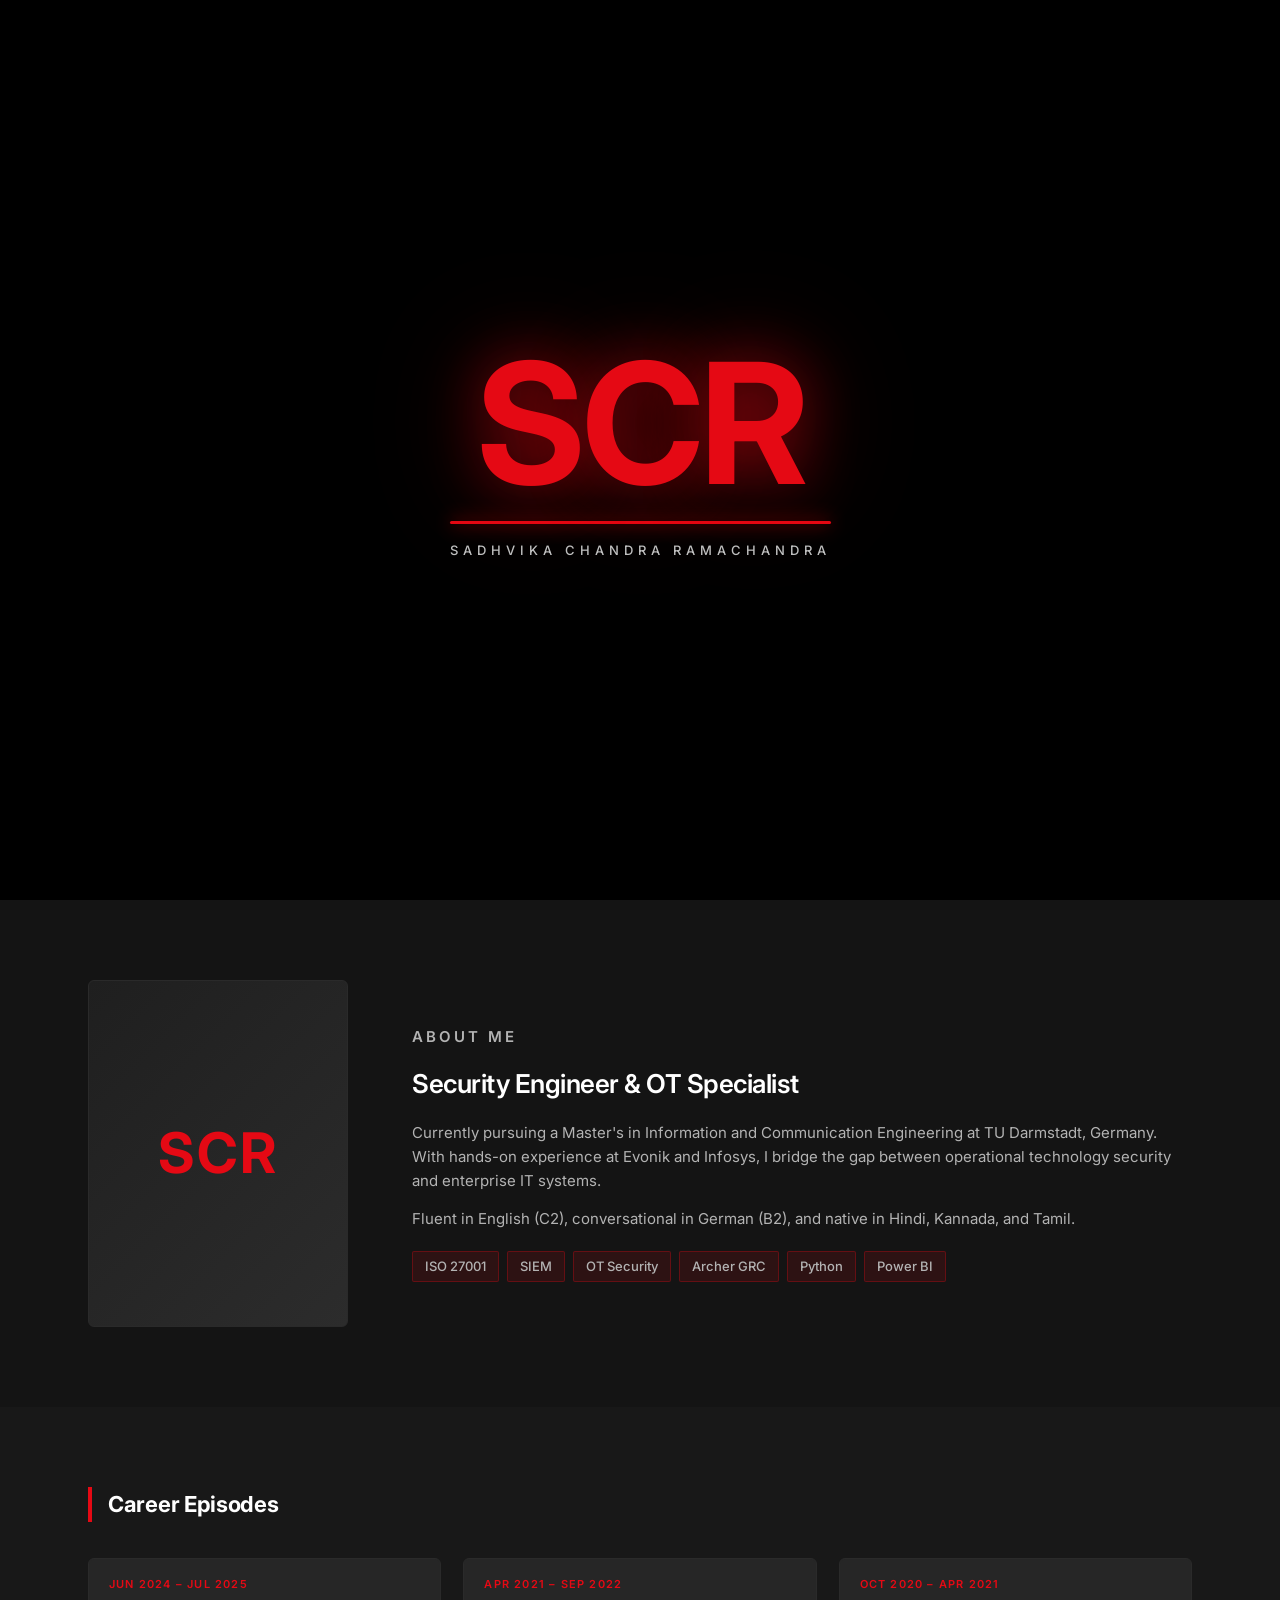
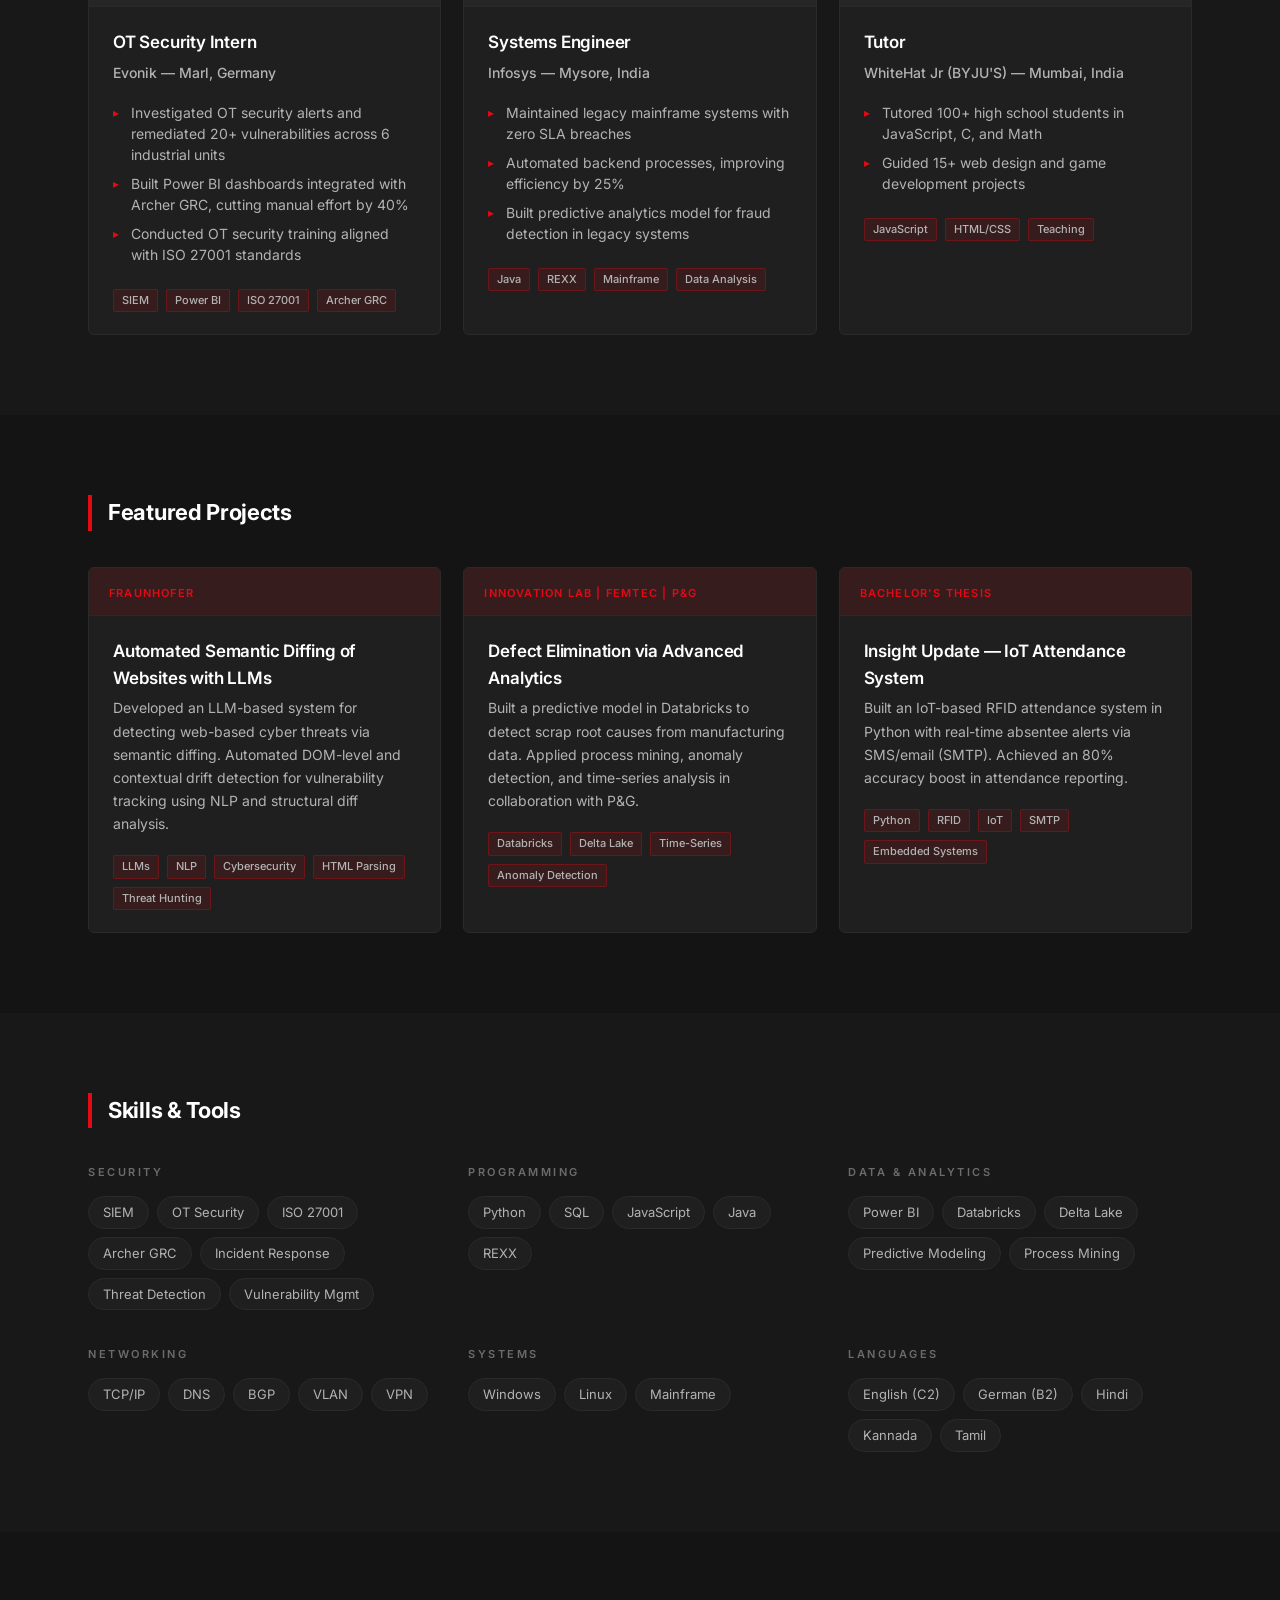
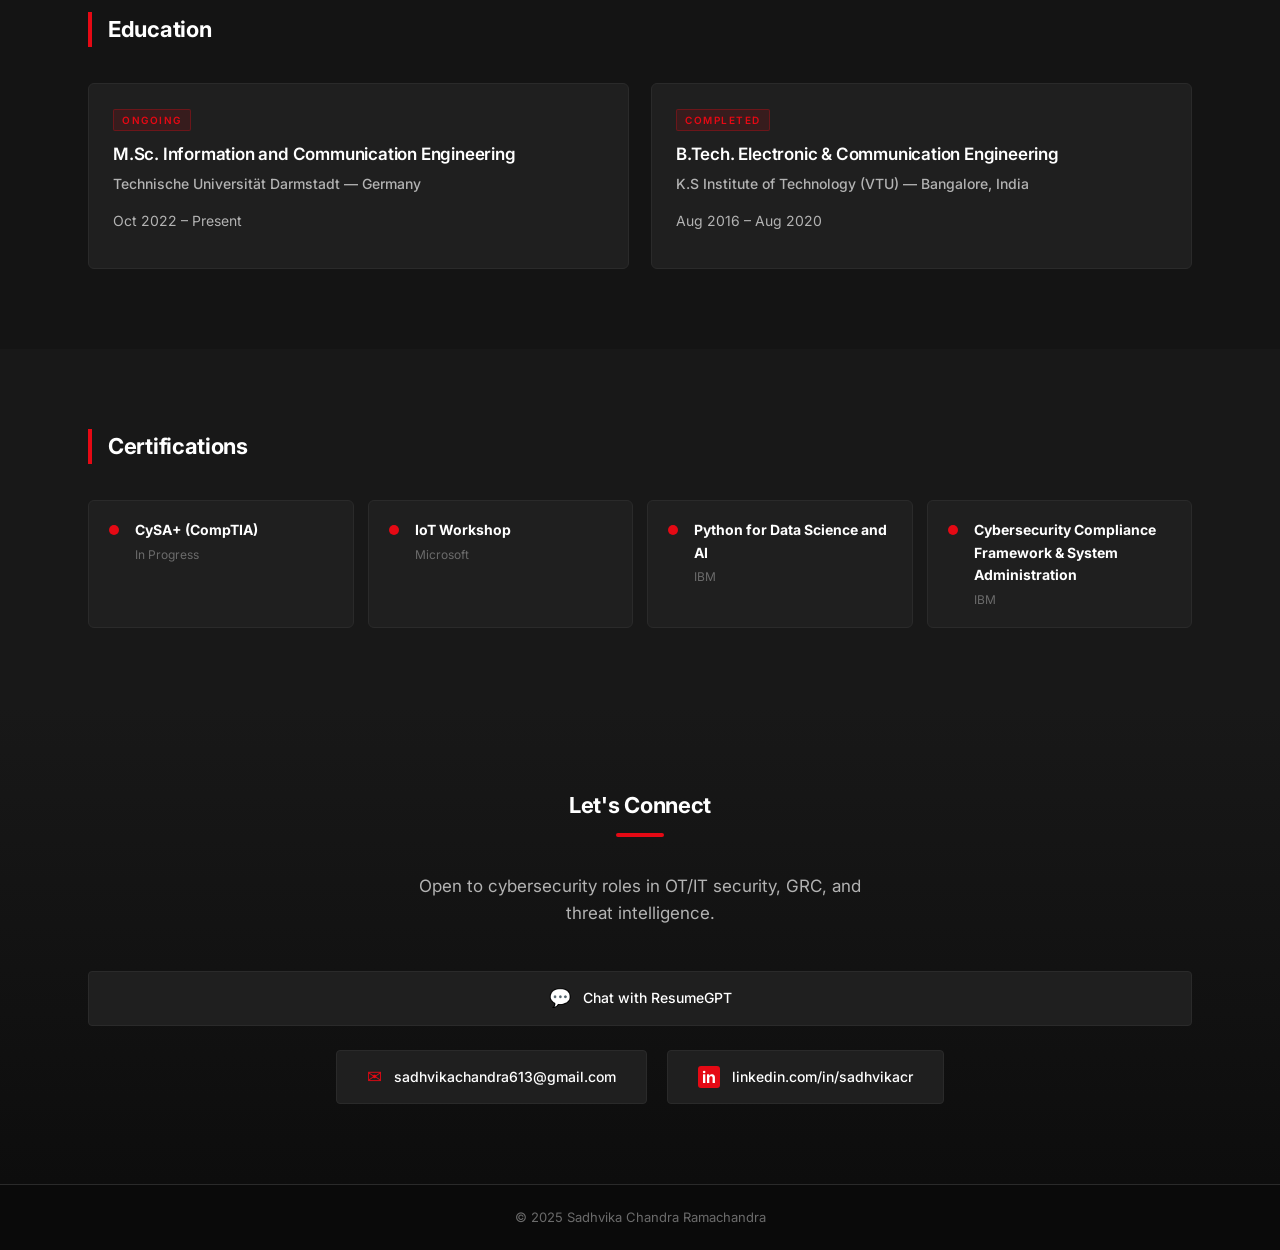
==== commit b9a2b060: "Add ResumeGPT — GPT-4o chatbot for Sadhvika's CV Streamlit app in resumegpt/ with Netflix dark theme" ====
--- a/index.html
+++ b/index.html
@@ -66,6 +66,11 @@
             <li><a href="#skills">Skills</a></li>
             <li><a href="#contact">Contact</a></li>
         </ul>
+        <!-- UPDATE this href after deploying to Streamlit Community Cloud -->
+        <a class="nav-resumegpt-btn" href="https://YOUR-APP.streamlit.app" target="_blank" rel="noopener" id="resumegpt-link">
+            <svg viewBox="0 0 24 24" fill="currentColor" width="14" height="14"><path d="M20 2H4c-1.1 0-2 .9-2 2v18l4-4h14c1.1 0 2-.9 2-2V4c0-1.1-.9-2-2-2z"/></svg>
+            ResumeGPT
+        </a>
         <button class="nav-profile-btn" id="profile-switcher" title="Switch profile">
             <span class="nav-profile-dot"></span>
             <span class="nav-profile-label" id="nav-profile-label"></span>
@@ -467,6 +472,11 @@
         <div class="container">
             <h2 class="row-title row-title-center">Let's Connect</h2>
             <p class="contact-sub" id="contact-sub">Open to cybersecurity roles in OT/IT security, GRC, and threat intelligence.</p>
+            <!-- UPDATE this href after deploying to Streamlit Community Cloud -->
+            <a href="https://YOUR-APP.streamlit.app" target="_blank" rel="noopener" class="contact-link contact-link-gpt" id="resumegpt-contact-link">
+                <span class="contact-icon">&#128172;</span>
+                Chat with ResumeGPT
+            </a>
             <div class="contact-links">
                 <a href="mailto:sadhvikachandra613@gmail.com" class="contact-link">
                     <span class="contact-icon">&#9993;</span>
--- a/style.css
+++ b/style.css
@@ -176,6 +176,42 @@
 .repick-cancel:hover { border-color: #fff; color: #fff; }
 
 /* ===== NAV PROFILE SWITCHER ===== */
+/* ResumeGPT nav button */
+.nav-resumegpt-btn {
+    display: flex;
+    align-items: center;
+    gap: 6px;
+    background: var(--red);
+    color: #fff !important;
+    text-decoration: none;
+    font-size: 13px;
+    font-weight: 600;
+    padding: 6px 14px;
+    border-radius: 4px;
+    transition: background 0.2s, transform 0.2s;
+    white-space: nowrap;
+}
+.nav-resumegpt-btn:hover { background: #f40612; transform: scale(1.03); }
+
+/* ResumeGPT contact card */
+.contact-link-gpt {
+    display: flex;
+    align-items: center;
+    gap: 12px;
+    padding: 15px 30px;
+    background: var(--red-dim);
+    border: 1px solid var(--red-bdr);
+    border-radius: 4px;
+    color: var(--white);
+    text-decoration: none;
+    font-size: 14px;
+    font-weight: 500;
+    margin-bottom: 24px;
+    transition: background 0.2s, border-color 0.2s;
+    justify-content: center;
+}
+.contact-link-gpt:hover { background: rgba(229,9,20,0.2); border-color: var(--red); }
+
 .nav-profile-btn {
     display: none;
     align-items: center;
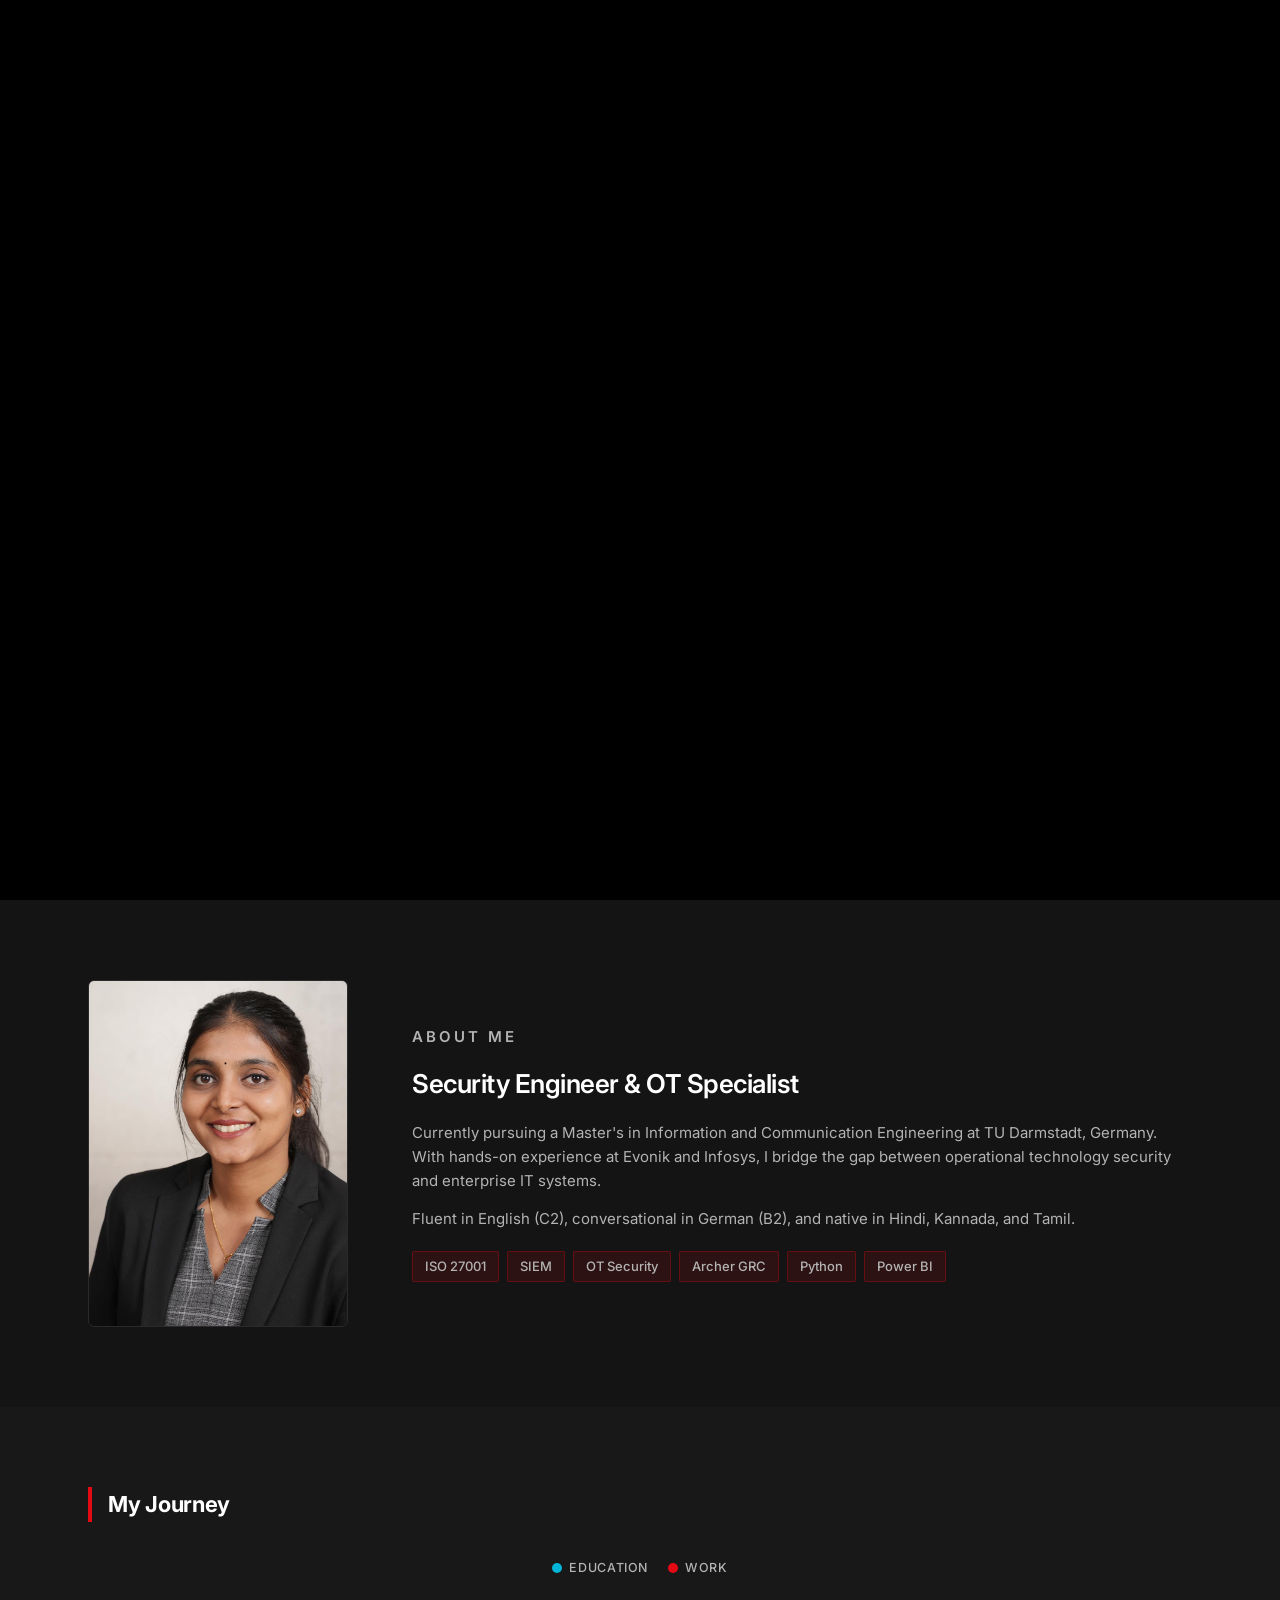
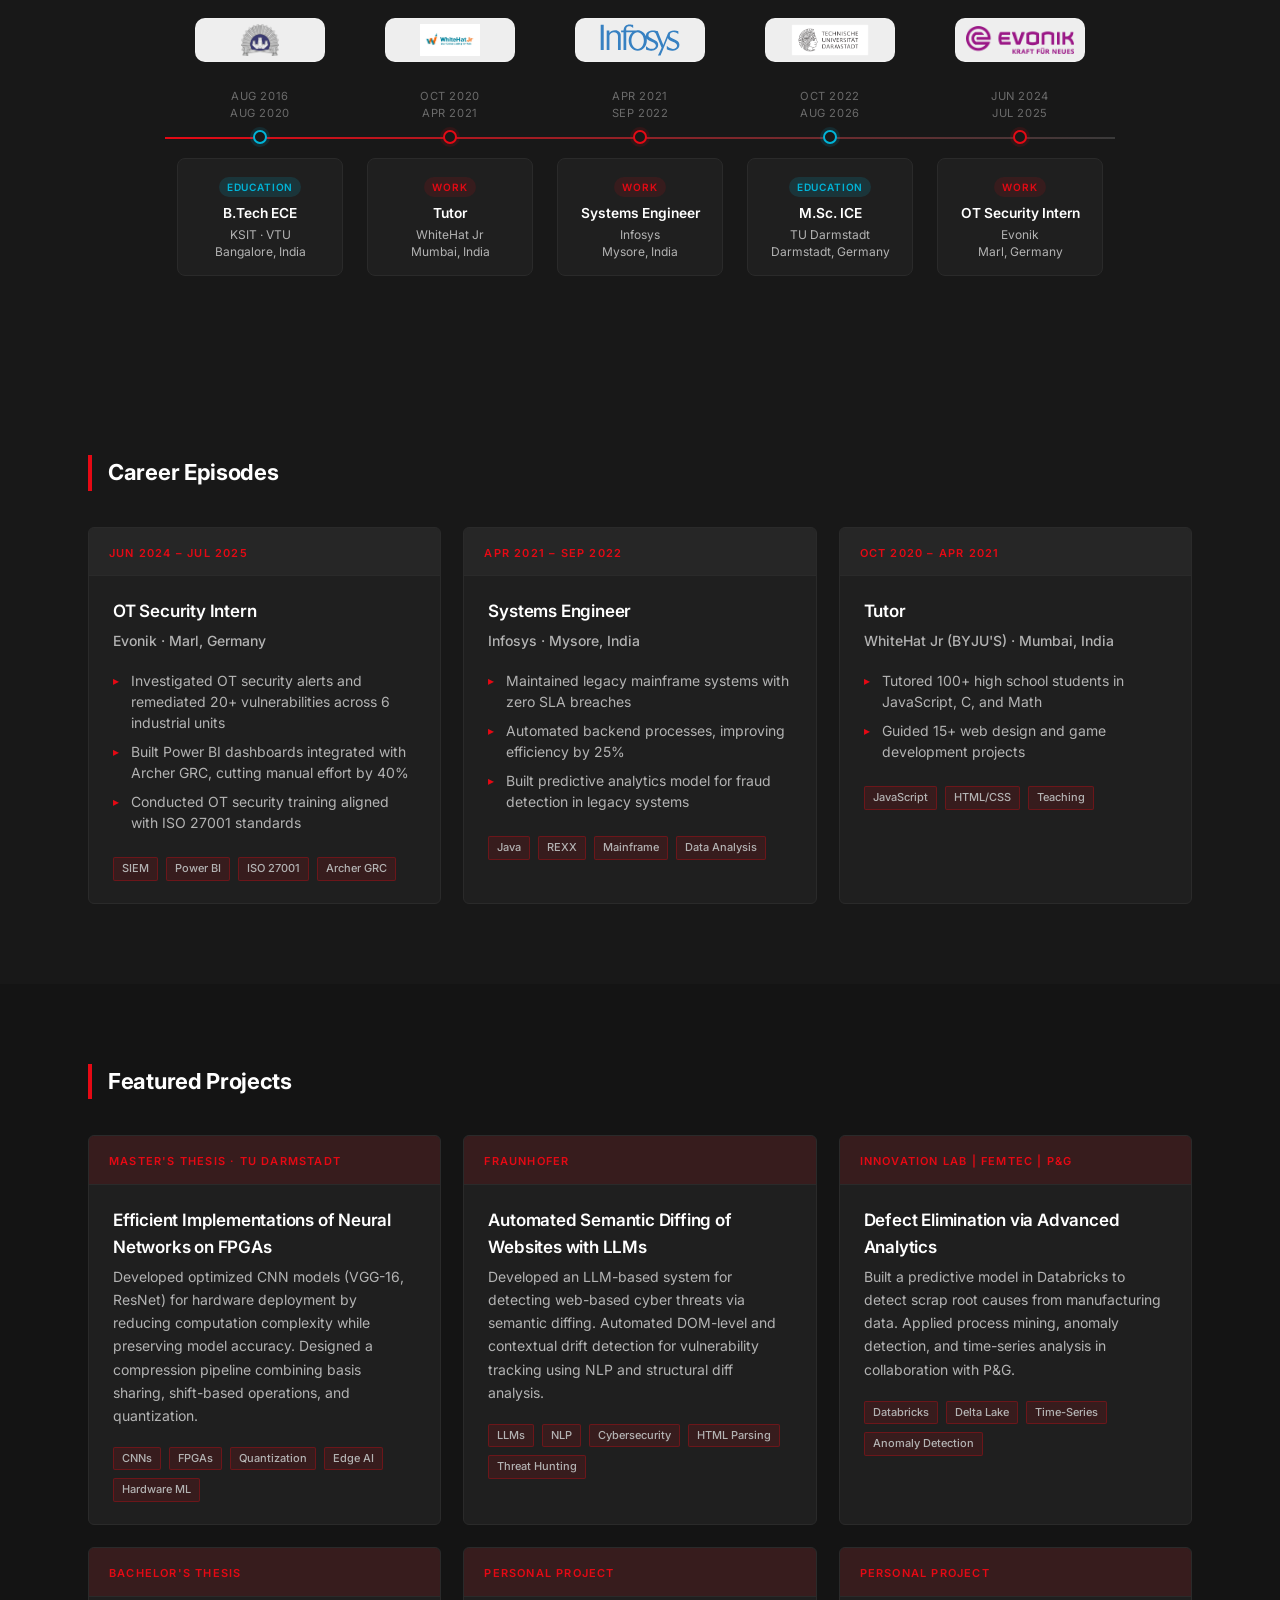
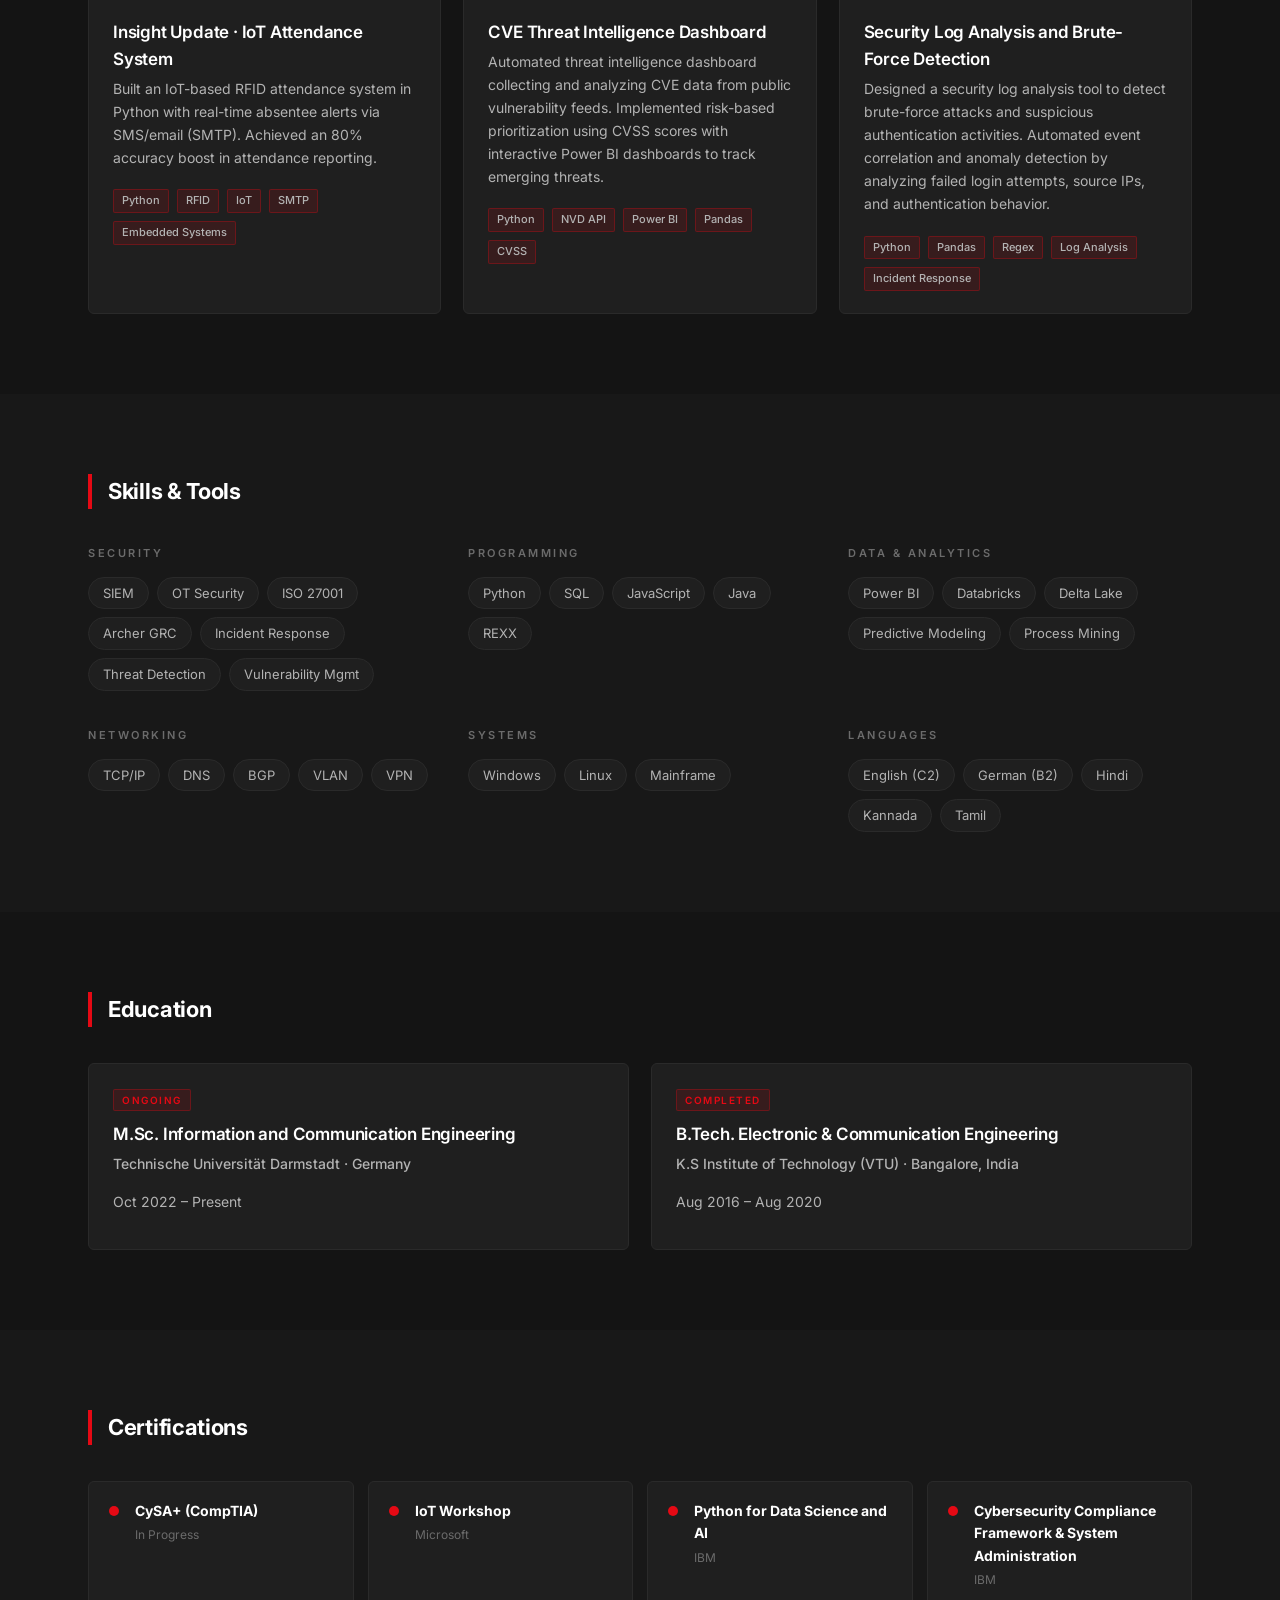
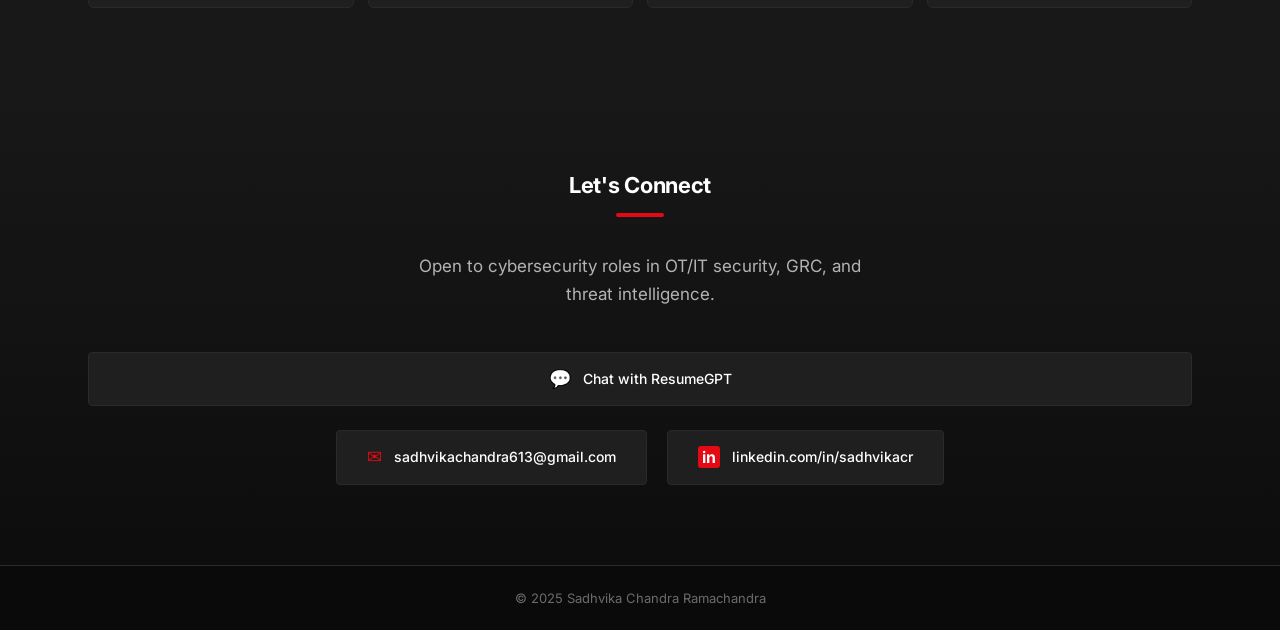
==== commit 18f559e0: "Add timeline flip cards, carousel images, profile photos, and chatbot updates - Journey section: all" ====
--- a/index.html
+++ b/index.html
@@ -3,7 +3,7 @@
 <head>
     <meta charset="UTF-8">
     <meta name="viewport" content="width=device-width, initial-scale=1.0">
-    <title>Sadhvika CR — OT Security Professional</title>
+    <title>Sadhvika CR | OT Security Professional</title>
     <link rel="preconnect" href="https://fonts.googleapis.com">
     <link href="https://fonts.googleapis.com/css2?family=Inter:wght@300;400;500;600;700&display=swap" rel="stylesheet">
     <link rel="stylesheet" href="style.css">
@@ -11,7 +11,7 @@
 <body>
 
     <!-- ===== INTRO OVERLAY (animation → profile picker) ===== -->
-    <div class="intro" id="intro" aria-hidden="true">
+    <div class="intro" id="intro">
 
         <!-- Phase 1: Logo animation -->
         <div id="intro-anim">
@@ -33,20 +33,15 @@
             <div class="profiles-list">
 
                 <button class="profile-card" data-profile="professional">
-                    <div class="profile-avatar avatar-pro">
-                        <svg viewBox="0 0 24 24" fill="white" width="52" height="52">
-                            <path d="M12 1L3 5v6c0 5.55 3.84 10.74 9 12 5.16-1.26 9-6.45 9-12V5L12 1z"/>
-                        </svg>
+                    <div class="profile-avatar">
+                        <img src="images/professional-pic.jpeg" alt="Professional">
                     </div>
                     <span class="profile-name">Professional</span>
                 </button>
 
                 <button class="profile-card" data-profile="personal">
-                    <div class="profile-avatar avatar-personal">
-                        <svg viewBox="0 0 24 24" fill="white" width="52" height="52">
-                            <circle cx="12" cy="8" r="4"/>
-                            <path d="M12 14c-5.33 0-8 2.67-8 4v1h16v-1c0-1.33-2.67-4-8-4z"/>
-                        </svg>
+                    <div class="profile-avatar">
+                        <img src="images/personal-pic.jpeg" alt="Personal">
                     </div>
                     <span class="profile-name">Personal</span>
                 </button>
@@ -61,13 +56,14 @@
         <div class="nav-logo">SCR</div>
         <ul class="nav-links">
             <li><a href="#about">About</a></li>
+            <li><a href="#timeline">Journey</a></li>
             <li><a href="#experience">Experience</a></li>
             <li><a href="#projects">Projects</a></li>
             <li><a href="#skills">Skills</a></li>
             <li><a href="#contact">Contact</a></li>
         </ul>
         <!-- UPDATE this href after deploying to Streamlit Community Cloud -->
-        <a class="nav-resumegpt-btn" href="https://YOUR-APP.streamlit.app" target="_blank" rel="noopener" id="resumegpt-link">
+        <a class="nav-resumegpt-btn" href="https://sadhvika-portfolio.streamlit.app/" target="_blank" rel="noopener" id="resumegpt-link">
             <svg viewBox="0 0 24 24" fill="currentColor" width="14" height="14"><path d="M20 2H4c-1.1 0-2 .9-2 2v18l4-4h14c1.1 0 2-.9 2-2V4c0-1.1-.9-2-2-2z"/></svg>
             ResumeGPT
         </a>
@@ -86,67 +82,77 @@
         <!-- Background carousel -->
         <div class="hero-carousel-bg" aria-hidden="true">
 
-            <!-- Row 1 — scrolls left -->
+            <!-- Row 1 — scrolls left (work/professional) -->
             <div class="carousel-track track-left track-slow">
                 <div class="c-card cc-red"><span class="cc-cat">Experience</span><span class="cc-title">OT Security Intern</span><span class="cc-sub">Evonik · Marl</span></div>
-                <div class="c-card cc-blue"><span class="cc-cat">Research</span><span class="cc-title">Semantic Diffing with LLMs</span><span class="cc-sub">Fraunhofer</span></div>
-                <div class="c-card cc-purple"><span class="cc-cat">Framework</span><span class="cc-title">ISO 27001</span><span class="cc-sub">Compliance &amp; Risk</span></div>
-                <div class="c-card cc-teal"><span class="cc-cat">Tool</span><span class="cc-title">SIEM Monitoring</span><span class="cc-sub">Threat Detection</span></div>
+                <div class="c-card c-card-img"><img src="images/img-work-desk.jpeg" alt="At the Desk" loading="lazy"><div class="c-card-img-label"><span class="cc-title" style="font-size:0.82rem">At the Desk</span></div></div>
+                <div class="c-card c-card-img"><img src="images/img-evonik-plant.jpeg" alt="Evonik Plant" loading="lazy"><div class="c-card-img-label"><span class="cc-title" style="font-size:0.82rem">Evonik Plant</span></div></div>
+                <div class="c-card c-card-img"><img src="images/img-evonik-meeting.jpeg" alt="Team Meeting" loading="lazy"><div class="c-card-img-label"><span class="cc-title" style="font-size:0.82rem">Team Meeting</span></div></div>
+                <div class="c-card c-card-img"><img src="images/img-evonik-booth.jpeg" alt="Industry Expo" loading="lazy"><div class="c-card-img-label"><span class="cc-title" style="font-size:0.82rem">Industry Expo</span></div></div>
                 <div class="c-card cc-green"><span class="cc-cat">Experience</span><span class="cc-title">Systems Engineer</span><span class="cc-sub">Infosys · Mysore</span></div>
-                <div class="c-card cc-orange"><span class="cc-cat">Analytics</span><span class="cc-title">Power BI Dashboards</span><span class="cc-sub">Archer GRC Integration</span></div>
-                <div class="c-card cc-red"><span class="cc-cat">Skill</span><span class="cc-title">Vulnerability Mgmt</span><span class="cc-sub">20+ Remediated</span></div>
-                <div class="c-card cc-blue"><span class="cc-cat">Education</span><span class="cc-title">M.Sc. ICE</span><span class="cc-sub">TU Darmstadt</span></div>
+                <div class="c-card c-card-img"><img src="images/img-telekom-visit.jpeg" alt="Telekom Visit" loading="lazy"><div class="c-card-img-label"><span class="cc-title" style="font-size:0.82rem">Telekom Visit</span></div></div>
+                <div class="c-card c-card-img"><img src="images/img-infosys-reunir.jpeg" alt="Infosys Days" loading="lazy"><div class="c-card-img-label"><span class="cc-title" style="font-size:0.82rem">Infosys Days</span></div></div>
+                <div class="c-card c-card-img"><img src="images/img-pg-certificate.jpeg" alt="P&amp;G Certificate" loading="lazy"><div class="c-card-img-label"><span class="cc-title" style="font-size:0.82rem">P&amp;G Certificate</span></div></div>
                 <!-- duplicate for seamless loop -->
                 <div class="c-card cc-red"><span class="cc-cat">Experience</span><span class="cc-title">OT Security Intern</span><span class="cc-sub">Evonik · Marl</span></div>
-                <div class="c-card cc-blue"><span class="cc-cat">Research</span><span class="cc-title">Semantic Diffing with LLMs</span><span class="cc-sub">Fraunhofer</span></div>
-                <div class="c-card cc-purple"><span class="cc-cat">Framework</span><span class="cc-title">ISO 27001</span><span class="cc-sub">Compliance &amp; Risk</span></div>
-                <div class="c-card cc-teal"><span class="cc-cat">Tool</span><span class="cc-title">SIEM Monitoring</span><span class="cc-sub">Threat Detection</span></div>
+                <div class="c-card c-card-img"><img src="images/img-work-desk.jpeg" alt="At the Desk" loading="lazy"><div class="c-card-img-label"><span class="cc-title" style="font-size:0.82rem">At the Desk</span></div></div>
+                <div class="c-card c-card-img"><img src="images/img-evonik-plant.jpeg" alt="Evonik Plant" loading="lazy"><div class="c-card-img-label"><span class="cc-title" style="font-size:0.82rem">Evonik Plant</span></div></div>
+                <div class="c-card c-card-img"><img src="images/img-evonik-meeting.jpeg" alt="Team Meeting" loading="lazy"><div class="c-card-img-label"><span class="cc-title" style="font-size:0.82rem">Team Meeting</span></div></div>
+                <div class="c-card c-card-img"><img src="images/img-evonik-booth.jpeg" alt="Industry Expo" loading="lazy"><div class="c-card-img-label"><span class="cc-title" style="font-size:0.82rem">Industry Expo</span></div></div>
                 <div class="c-card cc-green"><span class="cc-cat">Experience</span><span class="cc-title">Systems Engineer</span><span class="cc-sub">Infosys · Mysore</span></div>
-                <div class="c-card cc-orange"><span class="cc-cat">Analytics</span><span class="cc-title">Power BI Dashboards</span><span class="cc-sub">Archer GRC Integration</span></div>
-                <div class="c-card cc-red"><span class="cc-cat">Skill</span><span class="cc-title">Vulnerability Mgmt</span><span class="cc-sub">20+ Remediated</span></div>
-                <div class="c-card cc-blue"><span class="cc-cat">Education</span><span class="cc-title">M.Sc. ICE</span><span class="cc-sub">TU Darmstadt</span></div>
-            </div>
-
-            <!-- Row 2 — scrolls right -->
+                <div class="c-card c-card-img"><img src="images/img-telekom-visit.jpeg" alt="Telekom Visit" loading="lazy"><div class="c-card-img-label"><span class="cc-title" style="font-size:0.82rem">Telekom Visit</span></div></div>
+                <div class="c-card c-card-img"><img src="images/img-infosys-reunir.jpeg" alt="Infosys Days" loading="lazy"><div class="c-card-img-label"><span class="cc-title" style="font-size:0.82rem">Infosys Days</span></div></div>
+                <div class="c-card c-card-img"><img src="images/img-pg-certificate.jpeg" alt="P&amp;G Certificate" loading="lazy"><div class="c-card-img-label"><span class="cc-title" style="font-size:0.82rem">P&amp;G Certificate</span></div></div>
+            </div>
+
+            <!-- Row 2 — scrolls right (leadership/programs) -->
             <div class="carousel-track track-right track-mid">
-                <div class="c-card cc-purple"><span class="cc-cat">Project</span><span class="cc-title">Defect Elimination</span><span class="cc-sub">P&amp;G · Innovation Lab</span></div>
-                <div class="c-card cc-teal"><span class="cc-cat">Language</span><span class="cc-title">Python &amp; SQL</span><span class="cc-sub">Scripting &amp; Analysis</span></div>
-                <div class="c-card cc-green"><span class="cc-cat">Certification</span><span class="cc-title">CySA+</span><span class="cc-sub">CompTIA · In Progress</span></div>
-                <div class="c-card cc-red"><span class="cc-cat">Project</span><span class="cc-title">IoT Attendance System</span><span class="cc-sub">RFID · Python</span></div>
-                <div class="c-card cc-orange"><span class="cc-cat">Platform</span><span class="cc-title">Databricks</span><span class="cc-sub">Delta Lake · Big Data</span></div>
-                <div class="c-card cc-blue"><span class="cc-cat">Skill</span><span class="cc-title">Incident Response</span><span class="cc-sub">OT Alert Triage</span></div>
-                <div class="c-card cc-purple"><span class="cc-cat">Education</span><span class="cc-title">B.Tech ECE</span><span class="cc-sub">KSIT · VTU Bangalore</span></div>
-                <div class="c-card cc-teal"><span class="cc-cat">Certification</span><span class="cc-title">IBM Cybersecurity</span><span class="cc-sub">Compliance &amp; Admin</span></div>
+                <div class="c-card cc-purple"><span class="cc-cat">Program</span><span class="cc-title">FEMTEC</span><span class="cc-sub">High-Potential Women in STEM</span></div>
+                <div class="c-card c-card-img"><img src="images/img-femtec-dinner.jpeg" alt="FEMTEC Dinner" loading="lazy"><div class="c-card-img-label"><span class="cc-title" style="font-size:0.82rem">FEMTEC Dinner</span></div></div>
+                <div class="c-card c-card-img"><img src="images/img-femtec-cohort.jpeg" alt="FEMTEC Cohort" loading="lazy"><div class="c-card-img-label"><span class="cc-title" style="font-size:0.82rem">FEMTEC Cohort</span></div></div>
+                <div class="c-card c-card-img"><img src="images/img-femtec-wow.jpeg" alt="WoW Event" loading="lazy"><div class="c-card-img-label"><span class="cc-title" style="font-size:0.82rem">WoW Event</span></div></div>
+                <div class="c-card c-card-img"><img src="images/img-femtec-team.jpeg" alt="FEMTEC Team" loading="lazy"><div class="c-card-img-label"><span class="cc-title" style="font-size:0.82rem">FEMTEC Team</span></div></div>
+                <div class="c-card cc-blue"><span class="cc-cat">Leadership</span><span class="cc-title">VP IGTA</span><span class="cc-sub">AIESEC · LC Frankfurt</span></div>
+                <div class="c-card c-card-img"><img src="images/img-femtec-graduation.jpeg" alt="Graduation" loading="lazy"><div class="c-card-img-label"><span class="cc-title" style="font-size:0.82rem">Graduation</span></div></div>
+                <div class="c-card c-card-img"><img src="images/img-femtec-pg-group.jpeg" alt="P&amp;G Group" loading="lazy"><div class="c-card-img-label"><span class="cc-title" style="font-size:0.82rem">P&amp;G Group</span></div></div>
+                <div class="c-card c-card-img"><img src="images/img-aiesec-celebrate.jpeg" alt="AIESEC Celebration" loading="lazy"><div class="c-card-img-label"><span class="cc-title" style="font-size:0.82rem">AIESEC Celebration</span></div></div>
+                <div class="c-card c-card-img"><img src="images/img-aiesec-group.jpeg" alt="AIESEC Group" loading="lazy"><div class="c-card-img-label"><span class="cc-title" style="font-size:0.82rem">AIESEC Group</span></div></div>
+                <div class="c-card c-card-img"><img src="images/img-aiesec-frankfurt.jpeg" alt="Frankfurt Chapter" loading="lazy"><div class="c-card-img-label"><span class="cc-title" style="font-size:0.82rem">Frankfurt Chapter</span></div></div>
                 <!-- duplicate -->
-                <div class="c-card cc-purple"><span class="cc-cat">Project</span><span class="cc-title">Defect Elimination</span><span class="cc-sub">P&amp;G · Innovation Lab</span></div>
-                <div class="c-card cc-teal"><span class="cc-cat">Language</span><span class="cc-title">Python &amp; SQL</span><span class="cc-sub">Scripting &amp; Analysis</span></div>
-                <div class="c-card cc-green"><span class="cc-cat">Certification</span><span class="cc-title">CySA+</span><span class="cc-sub">CompTIA · In Progress</span></div>
-                <div class="c-card cc-red"><span class="cc-cat">Project</span><span class="cc-title">IoT Attendance System</span><span class="cc-sub">RFID · Python</span></div>
-                <div class="c-card cc-orange"><span class="cc-cat">Platform</span><span class="cc-title">Databricks</span><span class="cc-sub">Delta Lake · Big Data</span></div>
-                <div class="c-card cc-blue"><span class="cc-cat">Skill</span><span class="cc-title">Incident Response</span><span class="cc-sub">OT Alert Triage</span></div>
-                <div class="c-card cc-purple"><span class="cc-cat">Education</span><span class="cc-title">B.Tech ECE</span><span class="cc-sub">KSIT · VTU Bangalore</span></div>
-                <div class="c-card cc-teal"><span class="cc-cat">Certification</span><span class="cc-title">IBM Cybersecurity</span><span class="cc-sub">Compliance &amp; Admin</span></div>
-            </div>
-
-            <!-- Row 3 — scrolls left, slowest -->
+                <div class="c-card cc-purple"><span class="cc-cat">Program</span><span class="cc-title">FEMTEC</span><span class="cc-sub">High-Potential Women in STEM</span></div>
+                <div class="c-card c-card-img"><img src="images/img-femtec-dinner.jpeg" alt="FEMTEC Dinner" loading="lazy"><div class="c-card-img-label"><span class="cc-title" style="font-size:0.82rem">FEMTEC Dinner</span></div></div>
+                <div class="c-card c-card-img"><img src="images/img-femtec-cohort.jpeg" alt="FEMTEC Cohort" loading="lazy"><div class="c-card-img-label"><span class="cc-title" style="font-size:0.82rem">FEMTEC Cohort</span></div></div>
+                <div class="c-card c-card-img"><img src="images/img-femtec-wow.jpeg" alt="WoW Event" loading="lazy"><div class="c-card-img-label"><span class="cc-title" style="font-size:0.82rem">WoW Event</span></div></div>
+                <div class="c-card c-card-img"><img src="images/img-femtec-team.jpeg" alt="FEMTEC Team" loading="lazy"><div class="c-card-img-label"><span class="cc-title" style="font-size:0.82rem">FEMTEC Team</span></div></div>
+                <div class="c-card cc-blue"><span class="cc-cat">Leadership</span><span class="cc-title">VP IGTA</span><span class="cc-sub">AIESEC · LC Frankfurt</span></div>
+                <div class="c-card c-card-img"><img src="images/img-femtec-graduation.jpeg" alt="Graduation" loading="lazy"><div class="c-card-img-label"><span class="cc-title" style="font-size:0.82rem">Graduation</span></div></div>
+                <div class="c-card c-card-img"><img src="images/img-femtec-pg-group.jpeg" alt="P&amp;G Group" loading="lazy"><div class="c-card-img-label"><span class="cc-title" style="font-size:0.82rem">P&amp;G Group</span></div></div>
+                <div class="c-card c-card-img"><img src="images/img-aiesec-celebrate.jpeg" alt="AIESEC Celebration" loading="lazy"><div class="c-card-img-label"><span class="cc-title" style="font-size:0.82rem">AIESEC Celebration</span></div></div>
+                <div class="c-card c-card-img"><img src="images/img-aiesec-group.jpeg" alt="AIESEC Group" loading="lazy"><div class="c-card-img-label"><span class="cc-title" style="font-size:0.82rem">AIESEC Group</span></div></div>
+                <div class="c-card c-card-img"><img src="images/img-aiesec-frankfurt.jpeg" alt="Frankfurt Chapter" loading="lazy"><div class="c-card-img-label"><span class="cc-title" style="font-size:0.82rem">Frankfurt Chapter</span></div></div>
+            </div>
+
+            <!-- Row 3 — scrolls left (personal/college) -->
             <div class="carousel-track track-left track-fast">
-                <div class="c-card cc-green"><span class="cc-cat">Networking</span><span class="cc-title">TCP/IP &amp; VPN</span><span class="cc-sub">BGP · VLAN · DNS</span></div>
-                <div class="c-card cc-orange"><span class="cc-cat">Tool</span><span class="cc-title">Archer GRC</span><span class="cc-sub">Risk Management</span></div>
-                <div class="c-card cc-red"><span class="cc-cat">Teaching</span><span class="cc-title">JavaScript Tutor</span><span class="cc-sub">WhiteHat Jr · 100+ Students</span></div>
-                <div class="c-card cc-blue"><span class="cc-cat">Analytics</span><span class="cc-title">Process Mining</span><span class="cc-sub">Anomaly Detection</span></div>
-                <div class="c-card cc-purple"><span class="cc-cat">Systems</span><span class="cc-title">Mainframe Automation</span><span class="cc-sub">Zero SLA Breaches</span></div>
-                <div class="c-card cc-teal"><span class="cc-cat">Skill</span><span class="cc-title">NLP &amp; LLMs</span><span class="cc-sub">Threat Intelligence</span></div>
-                <div class="c-card cc-green"><span class="cc-cat">Languages</span><span class="cc-title">5 Languages</span><span class="cc-sub">EN · DE · HI · KN · TA</span></div>
-                <div class="c-card cc-orange"><span class="cc-cat">Certification</span><span class="cc-title">Python for AI</span><span class="cc-sub">IBM · Data Science</span></div>
+                <div class="c-card cc-teal"><span class="cc-cat">Languages</span><span class="cc-title">5 Languages</span><span class="cc-sub">EN · DE · HI · KN · TA</span></div>
+                <div class="c-card c-card-img"><img src="images/img-wanderlust.jpeg" alt="Wanderlust" loading="lazy"><div class="c-card-img-label"><span class="cc-title" style="font-size:0.82rem">Wanderlust</span></div></div>
+                <div class="c-card c-card-img"><img src="images/img-ncc-trophy.jpeg" alt="NCC Trophy" loading="lazy"><div class="c-card-img-label"><span class="cc-title" style="font-size:0.82rem">NCC Trophy</span></div></div>
+                <div class="c-card c-card-img"><img src="images/img-ksit-group.jpeg" alt="KSIT Days" loading="lazy"><div class="c-card-img-label"><span class="cc-title" style="font-size:0.82rem">KSIT Days</span></div></div>
+                <div class="c-card cc-orange"><span class="cc-cat">Teaching</span><span class="cc-title">JavaScript Tutor</span><span class="cc-sub">WhiteHat Jr · 100+ Students</span></div>
+                <div class="c-card c-card-img"><img src="images/img-nss-parade.jpeg" alt="NSS Parade" loading="lazy"><div class="c-card-img-label"><span class="cc-title" style="font-size:0.82rem">NSS Parade</span></div></div>
+                <div class="c-card c-card-img"><img src="images/img-vtu-torch.jpeg" alt="VTU Torch" loading="lazy"><div class="c-card-img-label"><span class="cc-title" style="font-size:0.82rem">VTU Torch</span></div></div>
+                <div class="c-card c-card-img"><img src="images/img-painting.jpeg" alt="Art &amp; Soul" loading="lazy"><div class="c-card-img-label"><span class="cc-title" style="font-size:0.82rem">Art &amp; Soul</span></div></div>
+                <div class="c-card c-card-img"><img src="images/img-dance-school.jpeg" alt="Dance" loading="lazy"><div class="c-card-img-label"><span class="cc-title" style="font-size:0.82rem">Dance</span></div></div>
                 <!-- duplicate -->
-                <div class="c-card cc-green"><span class="cc-cat">Networking</span><span class="cc-title">TCP/IP &amp; VPN</span><span class="cc-sub">BGP · VLAN · DNS</span></div>
-                <div class="c-card cc-orange"><span class="cc-cat">Tool</span><span class="cc-title">Archer GRC</span><span class="cc-sub">Risk Management</span></div>
-                <div class="c-card cc-red"><span class="cc-cat">Teaching</span><span class="cc-title">JavaScript Tutor</span><span class="cc-sub">WhiteHat Jr · 100+ Students</span></div>
-                <div class="c-card cc-blue"><span class="cc-cat">Analytics</span><span class="cc-title">Process Mining</span><span class="cc-sub">Anomaly Detection</span></div>
-                <div class="c-card cc-purple"><span class="cc-cat">Systems</span><span class="cc-title">Mainframe Automation</span><span class="cc-sub">Zero SLA Breaches</span></div>
-                <div class="c-card cc-teal"><span class="cc-cat">Skill</span><span class="cc-title">NLP &amp; LLMs</span><span class="cc-sub">Threat Intelligence</span></div>
-                <div class="c-card cc-green"><span class="cc-cat">Languages</span><span class="cc-title">5 Languages</span><span class="cc-sub">EN · DE · HI · KN · TA</span></div>
-                <div class="c-card cc-orange"><span class="cc-cat">Certification</span><span class="cc-title">Python for AI</span><span class="cc-sub">IBM · Data Science</span></div>
+                <div class="c-card cc-teal"><span class="cc-cat">Languages</span><span class="cc-title">5 Languages</span><span class="cc-sub">EN · DE · HI · KN · TA</span></div>
+                <div class="c-card c-card-img"><img src="images/img-wanderlust.jpeg" alt="Wanderlust" loading="lazy"><div class="c-card-img-label"><span class="cc-title" style="font-size:0.82rem">Wanderlust</span></div></div>
+                <div class="c-card c-card-img"><img src="images/img-ncc-trophy.jpeg" alt="NCC Trophy" loading="lazy"><div class="c-card-img-label"><span class="cc-title" style="font-size:0.82rem">NCC Trophy</span></div></div>
+                <div class="c-card c-card-img"><img src="images/img-ksit-group.jpeg" alt="KSIT Days" loading="lazy"><div class="c-card-img-label"><span class="cc-title" style="font-size:0.82rem">KSIT Days</span></div></div>
+                <div class="c-card cc-orange"><span class="cc-cat">Teaching</span><span class="cc-title">JavaScript Tutor</span><span class="cc-sub">WhiteHat Jr · 100+ Students</span></div>
+                <div class="c-card c-card-img"><img src="images/img-nss-parade.jpeg" alt="NSS Parade" loading="lazy"><div class="c-card-img-label"><span class="cc-title" style="font-size:0.82rem">NSS Parade</span></div></div>
+                <div class="c-card c-card-img"><img src="images/img-vtu-torch.jpeg" alt="VTU Torch" loading="lazy"><div class="c-card-img-label"><span class="cc-title" style="font-size:0.82rem">VTU Torch</span></div></div>
+                <div class="c-card c-card-img"><img src="images/img-painting.jpeg" alt="Art &amp; Soul" loading="lazy"><div class="c-card-img-label"><span class="cc-title" style="font-size:0.82rem">Art &amp; Soul</span></div></div>
+                <div class="c-card c-card-img"><img src="images/img-dance-school.jpeg" alt="Dance" loading="lazy"><div class="c-card-img-label"><span class="cc-title" style="font-size:0.82rem">Dance</span></div></div>
             </div>
 
         </div>
@@ -169,7 +175,7 @@
         <div class="container">
             <div class="about-grid">
                 <div class="about-image-wrap">
-                    <img src="images/profile.jpg" alt="Sadhvika Chandra Ramachandra" class="about-photo" onerror="this.style.display='none';document.getElementById('photo-placeholder').style.display='flex'">
+                    <img src="images/professional-pic.jpeg" alt="Sadhvika Chandra Ramachandra" class="about-photo" id="about-photo">
                     <div class="profile-placeholder" id="photo-placeholder">SCR</div>
                 </div>
                 <div class="about-text">
@@ -190,6 +196,117 @@
         </div>
     </section>
 
+    <!-- ===== TIMELINE ===== -->
+    <section class="section section-alt" id="timeline">
+        <div class="container">
+            <h2 class="row-title">My Journey</h2>
+            <div class="tl-legend">
+                <span class="tl-leg tl-leg-edu">Education</span>
+                <span class="tl-leg tl-leg-work">Work</span>
+            </div>
+            <div class="timeline-wrap">
+                <div class="timeline">
+
+                    <div class="tl-item tl-edu">
+                        <div class="tl-logo"><img src="images/logos/logo-vtu.png" alt="VTU"></div>
+                        <div class="tl-date">Aug 2016<br>Aug 2020</div>
+                        <div class="tl-node"></div>
+                        <div class="tl-flip">
+                            <div class="tl-flip-inner">
+                                <div class="tl-content tl-flip-front">
+                                    <span class="tl-badge tl-badge-edu">Education</span>
+                                    <div class="tl-role">B.Tech ECE</div>
+                                    <div class="tl-org">KSIT · VTU</div>
+                                    <div class="tl-org">Bangalore, India</div>
+                                </div>
+                                <div class="tl-flip-back">
+                                    Balancing a dense 4-year curriculum with NSS, IEEE, and interzone sports
+                                </div>
+                            </div>
+                        </div>
+                    </div>
+
+                    <div class="tl-item tl-work">
+                        <div class="tl-logo"><img src="images/logos/logo-whitehatjr.png" alt="WhiteHat Jr"></div>
+                        <div class="tl-date">Oct 2020<br>Apr 2021</div>
+                        <div class="tl-node"></div>
+                        <div class="tl-flip">
+                            <div class="tl-flip-inner">
+                                <div class="tl-content tl-flip-front">
+                                    <span class="tl-badge tl-badge-work">Work</span>
+                                    <div class="tl-role">Tutor</div>
+                                    <div class="tl-org">WhiteHat Jr</div>
+                                    <div class="tl-org">Mumbai, India</div>
+                                </div>
+                                <div class="tl-flip-back">
+                                    Adapting teaching methods to meet the needs of students with varying skill levels.
+                                </div>
+                            </div>
+                        </div>
+                    </div>
+
+                    <div class="tl-item tl-work">
+                        <div class="tl-logo"><img src="images/logos/logo-infosys.svg" alt="Infosys"></div>
+                        <div class="tl-date">Apr 2021<br>Sep 2022</div>
+                        <div class="tl-node"></div>
+                        <div class="tl-flip">
+                            <div class="tl-flip-inner">
+                                <div class="tl-content tl-flip-front">
+                                    <span class="tl-badge tl-badge-work">Work</span>
+                                    <div class="tl-role">Systems Engineer</div>
+                                    <div class="tl-org">Infosys</div>
+                                    <div class="tl-org">Mysore, India</div>
+                                </div>
+                                <div class="tl-flip-back">
+                                    Maintaining and modernizing legacy mainframe systems while ensuring uninterrupted business operations.
+                                </div>
+                            </div>
+                        </div>
+                    </div>
+
+                    <div class="tl-item tl-edu">
+                        <div class="tl-logo"><img src="images/logos/logo-tudarmstadt.png" alt="TU Darmstadt"></div>
+                        <div class="tl-date">Oct 2022<br>Aug 2026</div>
+                        <div class="tl-node"></div>
+                        <div class="tl-flip">
+                            <div class="tl-flip-inner">
+                                <div class="tl-content tl-flip-front">
+                                    <span class="tl-badge tl-badge-edu">Education</span>
+                                    <div class="tl-role">M.Sc. ICE</div>
+                                    <div class="tl-org">TU Darmstadt</div>
+                                    <div class="tl-org">Darmstadt, Germany</div>
+                                </div>
+                                <div class="tl-flip-back">
+                                    Thriving in rigorous German academia while learning the language and culture
+                                </div>
+                            </div>
+                        </div>
+                    </div>
+
+                    <div class="tl-item tl-work">
+                        <div class="tl-logo"><img src="images/logos/logo-evonik.png" alt="Evonik"></div>
+                        <div class="tl-date">Jun 2024<br>Jul 2025</div>
+                        <div class="tl-node"></div>
+                        <div class="tl-flip">
+                            <div class="tl-flip-inner">
+                                <div class="tl-content tl-flip-front">
+                                    <span class="tl-badge tl-badge-work">Work</span>
+                                    <div class="tl-role">OT Security Intern</div>
+                                    <div class="tl-org">Evonik</div>
+                                    <div class="tl-org">Marl, Germany</div>
+                                </div>
+                                <div class="tl-flip-back">
+                                    Driving the digitalization of legacy industrial systems with limited visibility and outdated security controls
+                                </div>
+                            </div>
+                        </div>
+                    </div>
+
+                </div>
+            </div>
+        </div>
+    </section>
+
     <!-- ===== EXPERIENCE ===== -->
     <section class="section section-alt" id="experience">
         <div class="container">
@@ -202,7 +319,7 @@
                     </div>
                     <div class="card-body">
                         <h3>OT Security Intern</h3>
-                        <p class="card-company">Evonik &mdash; Marl, Germany</p>
+                        <p class="card-company">Evonik · Marl, Germany</p>
                         <ul>
                             <li>Investigated OT security alerts and remediated 20+ vulnerabilities across 6 industrial units</li>
                             <li>Built Power BI dashboards integrated with Archer GRC, cutting manual effort by 40%</li>
@@ -223,7 +340,7 @@
                     </div>
                     <div class="card-body">
                         <h3>Systems Engineer</h3>
-                        <p class="card-company">Infosys &mdash; Mysore, India</p>
+                        <p class="card-company">Infosys · Mysore, India</p>
                         <ul>
                             <li>Maintained legacy mainframe systems with zero SLA breaches</li>
                             <li>Automated backend processes, improving efficiency by 25%</li>
@@ -244,7 +361,7 @@
                     </div>
                     <div class="card-body">
                         <h3>Tutor</h3>
-                        <p class="card-company">WhiteHat Jr (BYJU'S) &mdash; Mumbai, India</p>
+                        <p class="card-company">WhiteHat Jr (BYJU'S) · Mumbai, India</p>
                         <ul>
                             <li>Tutored 100+ high school students in JavaScript, C, and Math</li>
                             <li>Guided 15+ web design and game development projects</li>
@@ -266,6 +383,23 @@
         <div class="container">
             <h2 class="row-title">Featured Projects</h2>
             <div class="cards-grid">
+
+                <div class="card fade-in">
+                    <div class="card-header card-header-accent">
+                        <span class="card-badge">Master's Thesis · TU Darmstadt</span>
+                    </div>
+                    <div class="card-body">
+                        <h3>Efficient Implementations of Neural Networks on FPGAs</h3>
+                        <p>Developed optimized CNN models (VGG-16, ResNet) for hardware deployment by reducing computation complexity while preserving model accuracy. Designed a compression pipeline combining basis sharing, shift-based operations, and quantization.</p>
+                        <div class="tag-row">
+                            <span class="tag tag-sm">CNNs</span>
+                            <span class="tag tag-sm">FPGAs</span>
+                            <span class="tag tag-sm">Quantization</span>
+                            <span class="tag tag-sm">Edge AI</span>
+                            <span class="tag tag-sm">Hardware ML</span>
+                        </div>
+                    </div>
+                </div>
 
                 <div class="card fade-in">
                     <div class="card-header card-header-accent">
@@ -305,7 +439,7 @@
                         <span class="card-badge">Bachelor's Thesis</span>
                     </div>
                     <div class="card-body">
-                        <h3>Insight Update &mdash; IoT Attendance System</h3>
+                        <h3>Insight Update · IoT Attendance System</h3>
                         <p>Built an IoT-based RFID attendance system in Python with real-time absentee alerts via SMS/email (SMTP). Achieved an 80% accuracy boost in attendance reporting.</p>
                         <div class="tag-row">
                             <span class="tag tag-sm">Python</span>
@@ -313,6 +447,40 @@
                             <span class="tag tag-sm">IoT</span>
                             <span class="tag tag-sm">SMTP</span>
                             <span class="tag tag-sm">Embedded Systems</span>
+                        </div>
+                    </div>
+                </div>
+
+                <div class="card fade-in">
+                    <div class="card-header card-header-accent">
+                        <span class="card-badge">Personal Project</span>
+                    </div>
+                    <div class="card-body">
+                        <h3>CVE Threat Intelligence Dashboard</h3>
+                        <p>Automated threat intelligence dashboard collecting and analyzing CVE data from public vulnerability feeds. Implemented risk-based prioritization using CVSS scores with interactive Power BI dashboards to track emerging threats.</p>
+                        <div class="tag-row">
+                            <span class="tag tag-sm">Python</span>
+                            <span class="tag tag-sm">NVD API</span>
+                            <span class="tag tag-sm">Power BI</span>
+                            <span class="tag tag-sm">Pandas</span>
+                            <span class="tag tag-sm">CVSS</span>
+                        </div>
+                    </div>
+                </div>
+
+                <div class="card fade-in">
+                    <div class="card-header card-header-accent">
+                        <span class="card-badge">Personal Project</span>
+                    </div>
+                    <div class="card-body">
+                        <h3>Security Log Analysis and Brute-Force Detection</h3>
+                        <p>Designed a security log analysis tool to detect brute-force attacks and suspicious authentication activities. Automated event correlation and anomaly detection by analyzing failed login attempts, source IPs, and authentication behavior.</p>
+                        <div class="tag-row">
+                            <span class="tag tag-sm">Python</span>
+                            <span class="tag tag-sm">Pandas</span>
+                            <span class="tag tag-sm">Regex</span>
+                            <span class="tag tag-sm">Log Analysis</span>
+                            <span class="tag tag-sm">Incident Response</span>
                         </div>
                     </div>
                 </div>
@@ -407,7 +575,7 @@
                     <div class="card-body">
                         <span class="badge-inline">Ongoing</span>
                         <h3>M.Sc. Information and Communication Engineering</h3>
-                        <p class="card-company">Technische Universität Darmstadt &mdash; Germany</p>
+                        <p class="card-company">Technische Universität Darmstadt · Germany</p>
                         <p class="card-date">Oct 2022 – Present</p>
                     </div>
                 </div>
@@ -416,7 +584,7 @@
                     <div class="card-body">
                         <span class="badge-inline">Completed</span>
                         <h3>B.Tech. Electronic &amp; Communication Engineering</h3>
-                        <p class="card-company">K.S Institute of Technology (VTU) &mdash; Bangalore, India</p>
+                        <p class="card-company">K.S Institute of Technology (VTU) · Bangalore, India</p>
                         <p class="card-date">Aug 2016 – Aug 2020</p>
                     </div>
                 </div>
@@ -473,7 +641,7 @@
             <h2 class="row-title row-title-center">Let's Connect</h2>
             <p class="contact-sub" id="contact-sub">Open to cybersecurity roles in OT/IT security, GRC, and threat intelligence.</p>
             <!-- UPDATE this href after deploying to Streamlit Community Cloud -->
-            <a href="https://YOUR-APP.streamlit.app" target="_blank" rel="noopener" class="contact-link contact-link-gpt" id="resumegpt-contact-link">
+            <a href="https://sadhvika-portfolio.streamlit.app/" target="_blank" rel="noopener" class="contact-link contact-link-gpt" id="resumegpt-contact-link">
                 <span class="contact-icon">&#128172;</span>
                 Chat with ResumeGPT
             </a>
--- a/style.css
+++ b/style.css
@@ -144,16 +144,19 @@
 
 .profile-avatar {
     width: 120px;
-    height: 120px;
-    border-radius: 6px;
-    border: 3px solid transparent;
-    display: flex;
-    align-items: center;
-    justify-content: center;
+    height: 160px;
+    border-radius: 8px;
+    border: 3px solid rgba(255,255,255,0.15);
+    overflow: hidden;
     transition: border-color 0.2s;
 }
-.avatar-pro      { background: linear-gradient(135deg, #1a1a4a, #2d1b6e); }
-.avatar-personal { background: linear-gradient(135deg, #1a3a3a, #0d4a4a); }
+.profile-avatar img {
+    width: 100%;
+    height: 100%;
+    object-fit: cover;
+    object-position: center top;
+    display: block;
+}
 
 .profile-name {
     font-size: 15px;
@@ -387,6 +390,7 @@
     flex-shrink: 0;
     opacity: 0.55;
     border: 1px solid rgba(255,255,255,0.06);
+    filter: brightness(1.12);
 }
 .cc-cat {
     font-size: 9px;
@@ -413,6 +417,30 @@
 .cc-teal   { background: linear-gradient(135deg, #042d2a 0%, #0b5450 100%); }
 .cc-green  { background: linear-gradient(135deg, #062910 0%, #0d4e20 100%); }
 .cc-orange { background: linear-gradient(135deg, #2a1205 0%, #50260d 100%); }
+
+/* Image cards in carousel */
+.c-card-img {
+    padding: 0;
+    overflow: hidden;
+    position: relative;
+}
+.c-card-img img {
+    width: 100%;
+    height: 100%;
+    object-fit: cover;
+    display: block;
+}
+.c-card-img-label {
+    position: absolute;
+    bottom: 0;
+    left: 0;
+    right: 0;
+    padding: 28px 12px 8px;
+    background: linear-gradient(to top, rgba(0,0,0,0.82) 0%, transparent 100%);
+    display: flex;
+    flex-direction: column;
+    gap: 1px;
+}
 
 /* --- Hero gradient overlay (sits above carousel) --- */
 .hero-bg {
@@ -857,3 +885,217 @@
     .hero-name { letter-spacing: -0.5px; }
     .nav-links li:nth-child(n+3) { display: none; }
 }
+
+/* ===== TIMELINE (horizontal, centered) ===== */
+.tl-legend {
+    display: flex;
+    gap: 20px;
+    margin-bottom: 40px;
+    justify-content: center;
+    flex-wrap: wrap;
+}
+.tl-leg {
+    display: inline-flex;
+    align-items: center;
+    gap: 7px;
+    font-size: 0.78rem;
+    font-weight: 500;
+    letter-spacing: 0.05em;
+    text-transform: uppercase;
+    color: var(--gray);
+}
+.tl-leg::before {
+    content: '';
+    width: 10px;
+    height: 10px;
+    border-radius: 50%;
+    flex-shrink: 0;
+}
+.tl-leg-edu::before  { background: #00b4d8; }
+.tl-leg-work::before { background: var(--red); }
+
+/* outer wrapper: centers the timeline; scrolls only if viewport is too narrow */
+.timeline-wrap {
+    display: flex;
+    justify-content: center;
+    overflow-x: auto;
+    padding: 0 0 20px;
+    scrollbar-width: thin;
+    scrollbar-color: #2a2a2a transparent;
+}
+.timeline-wrap::-webkit-scrollbar { height: 4px; }
+.timeline-wrap::-webkit-scrollbar-thumb { background: #2a2a2a; border-radius: 2px; }
+
+/* timeline: inline-flex so it shrinks to its natural content width and gets centered */
+.timeline {
+    display: inline-flex;
+    position: relative;
+    padding: 0 32px;
+}
+
+/*
+  Horizontal line sits at:
+    logo  (44px) + logo margin-bottom (12px)
+  + date  (3rem = 48px) + date margin-bottom (8px)
+  + half node (7px)
+  = calc(3rem + 71px)
+*/
+.timeline::before {
+    content: '';
+    position: absolute;
+    left: 32px;
+    right: 32px;
+    top: calc(3rem + 71px);
+    height: 2px;
+    background: linear-gradient(to right, var(--red) 0%, #3a3a3a 100%);
+}
+
+.tl-item {
+    display: flex;
+    flex-direction: column;
+    align-items: center;
+    width: 190px;
+    flex-shrink: 0;
+    padding: 0 12px;
+    cursor: default;
+}
+.tl-item:hover .tl-node    { transform: scale(1.35); }
+.tl-item:hover .tl-content { border-color: #3a3a3a; }
+
+/* institution logo badge */
+.tl-logo {
+    width: 130px;
+    height: 44px;
+    border-radius: 10px;
+    display: flex;
+    align-items: center;
+    justify-content: center;
+    margin-bottom: 12px;
+    flex-shrink: 0;
+    background: rgba(255,255,255,0.93);
+    border: 1px solid rgba(255,255,255,0.15);
+    padding: 5px 10px;
+    transition: transform 0.2s;
+}
+.tl-item:hover .tl-logo { transform: translateY(-2px); }
+.tl-logo img {
+    width: 100%;
+    height: 100%;
+    object-fit: contain;
+    display: block;
+}
+
+/* date label — fixed height keeps all nodes on the same horizontal axis */
+.tl-date {
+    height: 3rem;
+    display: flex;
+    align-items: flex-end;
+    justify-content: center;
+    text-align: center;
+    font-size: 0.7rem;
+    letter-spacing: 0.05em;
+    color: var(--gray-dk);
+    text-transform: uppercase;
+    line-height: 1.5;
+    margin-bottom: 8px;
+}
+
+.tl-node {
+    width: 14px;
+    height: 14px;
+    border-radius: 50%;
+    border: 2px solid var(--border);
+    background: var(--bg-alt);
+    z-index: 1;
+    flex-shrink: 0;
+    transition: transform 0.2s;
+    margin-bottom: 14px;
+}
+.tl-edu  .tl-node { border-color: #00b4d8; box-shadow: 0 0 0 3px rgba(0,180,216,.12); }
+.tl-work .tl-node { border-color: var(--red); box-shadow: 0 0 0 3px rgba(229,9,20,.12); }
+
+.tl-content {
+    background: var(--bg-card);
+    border: 1px solid var(--border);
+    border-radius: 8px;
+    padding: 14px 14px;
+    width: 100%;
+    text-align: center;
+    transition: border-color 0.2s;
+}
+
+.tl-badge {
+    display: inline-block;
+    font-size: 0.63rem;
+    font-weight: 600;
+    letter-spacing: 0.08em;
+    text-transform: uppercase;
+    padding: 0.13rem 0.5rem;
+    border-radius: 99px;
+    margin-bottom: 0.45rem;
+}
+.tl-badge-edu  { background: rgba(0,180,216,.15);  color: #00b4d8; }
+.tl-badge-work { background: var(--red-dim);        color: var(--red); }
+
+.tl-role {
+    font-size: 0.86rem;
+    font-weight: 600;
+    color: var(--white);
+    line-height: 1.35;
+    margin-bottom: 0.25rem;
+}
+.tl-org {
+    font-size: 0.75rem;
+    color: var(--gray);
+    line-height: 1.4;
+}
+
+/* ===== TIMELINE FLIP CARD ===== */
+/* Each face rotates independently so preserve-3d is not needed — this avoids
+   the browser bug where overflow:auto on an ancestor flattens 3D contexts. */
+.tl-flip { width: 100%; cursor: pointer; position: relative; }
+.tl-flip-inner { position: relative; }
+.tl-flip-front,
+.tl-flip-back {
+    backface-visibility: hidden;
+    -webkit-backface-visibility: hidden;
+    border-radius: 8px;
+    transition: transform 0.6s ease;
+}
+.tl-flip-front {
+    transform: perspective(800px) rotateY(0deg);
+}
+.tl-flip-back {
+    position: absolute;
+    inset: 0;
+    transform: perspective(800px) rotateY(-180deg);
+    background: var(--red-dim);
+    border: 1px solid var(--red-bdr);
+    display: flex;
+    align-items: center;
+    justify-content: center;
+    padding: 12px;
+    text-align: center;
+    font-size: 0.78rem;
+    color: var(--white);
+    line-height: 1.5;
+}
+.tl-flip.flipped .tl-flip-front { transform: perspective(800px) rotateY(180deg); }
+.tl-flip.flipped .tl-flip-back  { transform: perspective(800px) rotateY(0deg); }
+
+/* ===== LEADERSHIP ===== */
+.awards-row {
+    margin-top: 2.5rem;
+    padding: 20px 22px;
+    background: var(--bg-card);
+    border: 1px solid var(--border);
+    border-radius: 8px;
+}
+.awards-label {
+    font-size: 0.74rem;
+    font-weight: 600;
+    letter-spacing: 0.09em;
+    text-transform: uppercase;
+    color: var(--gray-dk);
+    margin-bottom: 12px;
+}
